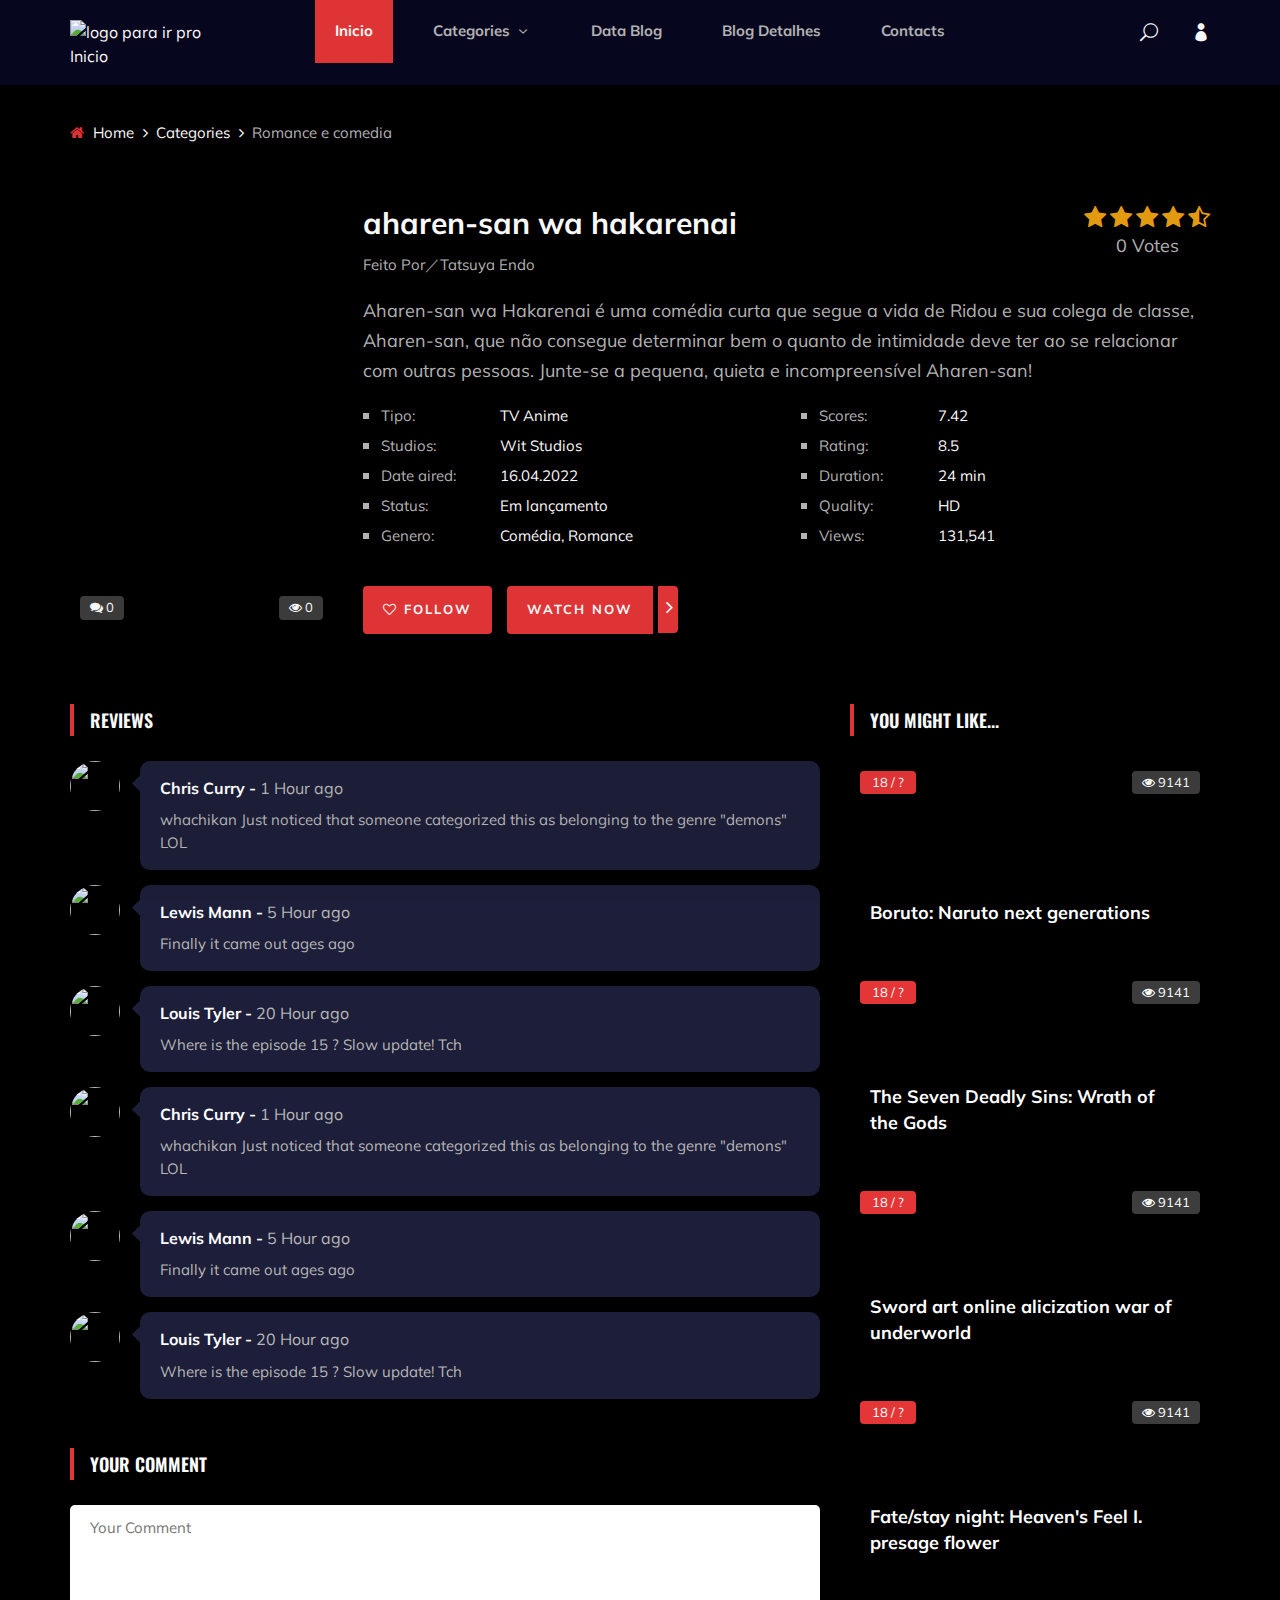
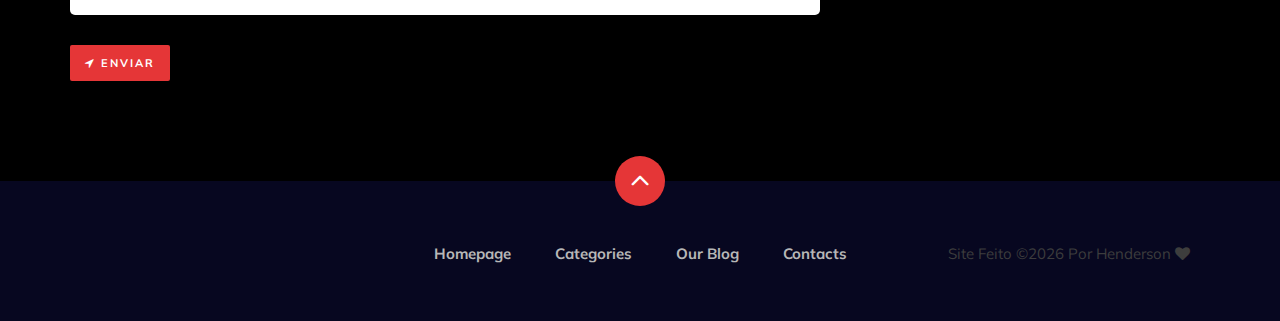
==== aharen-san.html @ dca02263 "atualização" ====
<!DOCTYPE html>
<html lang="pt-BR">

<head>
    <meta charset="UTF-8">
    <link rel="shortcut icon" href="img/anime/favicon.ico" type="image/x-icon">
    <meta name="description" content="Anime Template">
    <meta name="keywords" content="Anime, unica, creative, html">
    <meta name="viewport" content="width=device-width, initial-scale=1.0">
    <title>Lista De Filmes e Anime</title>

    <!-- Google Font -->
    <link href="https://fonts.googleapis.com/css2?family=Oswald:wght@300;400;500;600;700&display=swap" rel="stylesheet">
    <link href="https://fonts.googleapis.com/css2?family=Mulish:wght@300;400;500;600;700;800;900&display=swap"
    rel="stylesheet">

    <!-- Css Styles -->
    <link rel="stylesheet" href="css/bootstrap.min.css" type="text/css">
    <link rel="stylesheet" href="css/font-awesome.min.css" type="text/css">
    <link rel="stylesheet" href="css/elegant-icons.css" type="text/css">
    <link rel="stylesheet" href="css/plyr.css" type="text/css">
    <link rel="stylesheet" href="css/nice-select.css" type="text/css">
    <link rel="stylesheet" href="css/owl.carousel.min.css" type="text/css">
    <link rel="stylesheet" href="css/slicknav.min.css" type="text/css">
    <link rel="stylesheet" href="css/style.css" type="text/css">
</head>

<body>
    <!-- Page Preloder -->
    <div id="preloder">
        <div class="loader"></div>
    </div>

    <!-- Header Section Begin -->
    <header class="header">
        <div class="container">
            <div class="row">
                <div class="col-lg-2">
                    <div class="header__logo">
                        <a href="./index.html">
                            <img src="img/logo02 126.png" alt="logo para ir pro Inicio">
                        </a>
                    </div>
                </div>
                <div class="col-lg-8">
                    <div class="header__nav">
                        <nav class="header__menu mobile-menu">
                            <ul>
                                <li class="active"><a href="index.php">Inicio</a></li>
                                <li><a href="./categories.html">Categories <span class="arrow_carrot-down"></span></a>
                                    <ul class="dropdown">
                                        <li><a href="./categories.html">Categories</a></li>
                                        <li><a href="./anime-details.html">Detalhes Animes</a></li>
                                        <li><a href="./anime-watching.html">Anime Watching</a></li>
                                        <li><a href="./blog-details.html">Detalhes Do Blog</a></li>
                                        <li><a href="./signup.html">Sign Up</a></li>
                                        <li><a href="./login.html">Login</a></li>
                                    </ul>
                                </li>
                                <li><a href="./blogd.html">Data Blog</a></li>
                                <li><a href="./blog-details.html">Blog Detalhes</a></li>
                                <li><a href="contato.html">Contacts</a></li>
                            </ul>
                        </nav>
                    </div>
                </div>
                <div class="col-lg-2">
                    <div class="header__right">
                        <a href="#" class="search-switch"><span class="icon_search"></span></a>
                        <a href="./login.html"><span class="icon_profile"></span></a>
                    </div>
                </div>
            </div>
            <div id="mobile-menu-wrap"></div>
        </div>
    </header>
    <!-- Header End -->

    <!-- Breadcrumb Begin -->
    <div class="breadcrumb-option">
        <div class="container">
            <div class="row">
                <div class="col-lg-12">
                    <div class="breadcrumb__links">
                        <a href="./index.html"><i class="fa fa-home"></i> Home</a>
                        <a href="./categories.html">Categories</a>
                        <span>Romance e comedia</span>
                    </div>
                </div>
            </div>
        </div>
    </div>
    <!-- Breadcrumb End -->

    <!-- Anime Section Begin -->
    <section class="anime-details spad">
        <div class="container">
            <div class="anime__details__content">
                <div class="row">
                    <div class="col-lg-3">
                        <div class="anime__details__pic set-bg" data-setbg="img/trending/trend-3.jpg" alt="imagens do aharen-san wa hakarenai">
                            <div class="comment"><i class="fa fa-comments"></i> 0</div>
                            <div class="view"><i class="fa fa-eye"></i> 0</div>
                        </div>
                    </div>
                    <div class="col-lg-9">
                        <div class="anime__details__text">
                            <div class="anime__details__title">
                                <h3>aharen-san wa hakarenai</h3>
                                <span>Feito Por／Tatsuya Endo</span>
                            </div>
                            <div class="anime__details__rating">
                                <div class="rating">
                                    <a href="#"><i class="fa fa-star"></i></a>
                                    <a href="#"><i class="fa fa-star"></i></a>
                                    <a href="#"><i class="fa fa-star"></i></a>
                                    <a href="#"><i class="fa fa-star"></i></a>
                                    <a href="#"><i class="fa fa-star-half-o"></i></a>
                                </div>
                                <span>0 Votes</span>
                            </div>
                            <p>Aharen-san wa Hakarenai é uma comédia curta que segue a vida de Ridou e sua colega de classe, Aharen-san, que não consegue determinar bem o quanto de intimidade deve ter ao se relacionar com outras pessoas. Junte-se a pequena, quieta e incompreensível Aharen-san!</p>
                            <div class="anime__details__widget">
                                <div class="row">
                                    <div class="col-lg-6 col-md-6">
                                        <ul>
                                            <li><span>Tipo:</span> TV Anime</li>
                                            <li><span>Studios:</span> Wit Studios</li>
                                            <li><span>Date aired:</span> 16.04.2022</li>
                                            <li><span>Status:</span> Em lançamento</li>
                                            <li><span>Genero:</span> Comédia, Romance</li>
                                        </ul>
                                    </div>
                                    <div class="col-lg-6 col-md-6">
                                        <ul>
                                            <li><span>Scores:</span> 7.42</li>
                                            <li><span>Rating:</span> 8.5</li>
                                            <li><span>Duration:</span> 24 min</li>
                                            <li><span>Quality:</span> HD</li>
                                            <li><span>Views:</span> 131,541</li>
                                        </ul>
                                    </div>
                                </div>
                            </div>
                            <div class="anime__details__btn">
                                <a href="#" class="follow-btn"><i class="fa fa-heart-o"></i> Follow</a>
                                <a href="ep.html" class="watch-btn"><span>Watch Now</span> <i
                                    class="fa fa-angle-right"></i></a>
                                </div>
                            </div>
                        </div>
                    </div>
                </div>
                <div class="row">
                    <div class="col-lg-8 col-md-8">
                        <div class="anime__details__review">
                            <div class="section-title">
                                <h5>Reviews</h5>
                            </div>
                            <div class="anime__review__item">
                                <div class="anime__review__item__pic">
                                    <img src="img/anime/review-1.jpg" alt="">
                                </div>
                                <div class="anime__review__item__text">
                                    <h6>Chris Curry - <span>1 Hour ago</span></h6>
                                    <p>whachikan Just noticed that someone categorized this as belonging to the genre
                                    "demons" LOL</p>
                                </div>
                            </div>
                            <div class="anime__review__item">
                                <div class="anime__review__item__pic">
                                    <img src="img/anime/review-2.jpg" alt="">
                                </div>
                                <div class="anime__review__item__text">
                                    <h6>Lewis Mann - <span>5 Hour ago</span></h6>
                                    <p>Finally it came out ages ago</p>
                                </div>
                            </div>
                            <div class="anime__review__item">
                                <div class="anime__review__item__pic">
                                    <img src="img/anime/review-3.jpg" alt="">
                                </div>
                                <div class="anime__review__item__text">
                                    <h6>Louis Tyler - <span>20 Hour ago</span></h6>
                                    <p>Where is the episode 15 ? Slow update! Tch</p>
                                </div>
                            </div>
                            <div class="anime__review__item">
                                <div class="anime__review__item__pic">
                                    <img src="img/anime/review-4.jpg" alt="">
                                </div>
                                <div class="anime__review__item__text">
                                    <h6>Chris Curry - <span>1 Hour ago</span></h6>
                                    <p>whachikan Just noticed that someone categorized this as belonging to the genre
                                    "demons" LOL</p>
                                </div>
                            </div>
                            <div class="anime__review__item">
                                <div class="anime__review__item__pic">
                                    <img src="img/anime/review-5.jpg" alt="">
                                </div>
                                <div class="anime__review__item__text">
                                    <h6>Lewis Mann - <span>5 Hour ago</span></h6>
                                    <p>Finally it came out ages ago</p>
                                </div>
                            </div>
                            <div class="anime__review__item">
                                <div class="anime__review__item__pic">
                                    <img src="img/anime/review-6.jpg" alt="">
                                </div>
                                <div class="anime__review__item__text">
                                    <h6>Louis Tyler - <span>20 Hour ago</span></h6>
                                    <p>Where is the episode 15 ? Slow update! Tch</p>
                                </div>
                            </div>
                        </div>
                        <div class="anime__details__form">
                            <div class="section-title">
                                <h5>Your Comment</h5>
                            </div>
                            <form action="#">
                                <textarea placeholder="Your Comment"></textarea>
                                <button type="submit"><i class="fa fa-location-arrow"></i> enviar</button>
                            </form>
                        </div>
                    </div>
                    <div class="col-lg-4 col-md-4">
                        <div class="anime__details__sidebar">
                            <div class="section-title">
                                <h5>you might like...</h5>
                            </div>
                            <div class="product__sidebar__view__item set-bg" data-setbg="img/sidebar/tv-1.jpg">
                                <div class="ep">18 / ?</div>
                                <div class="view"><i class="fa fa-eye"></i> 9141</div>
                                <h5><a href="#">Boruto: Naruto next generations</a></h5>
                            </div>
                            <div class="product__sidebar__view__item set-bg" data-setbg="img/sidebar/tv-2.jpg">
                                <div class="ep">18 / ?</div>
                                <div class="view"><i class="fa fa-eye"></i> 9141</div>
                                <h5><a href="#">The Seven Deadly Sins: Wrath of the Gods</a></h5>
                            </div>
                            <div class="product__sidebar__view__item set-bg" data-setbg="img/sidebar/tv-3.jpg">
                                <div class="ep">18 / ?</div>
                                <div class="view"><i class="fa fa-eye"></i> 9141</div>
                                <h5><a href="#">Sword art online alicization war of underworld</a></h5>
                            </div>
                            <div class="product__sidebar__view__item set-bg" data-setbg="img/sidebar/tv-4.jpg">
                                <div class="ep">18 / ?</div>
                                <div class="view"><i class="fa fa-eye"></i> 9141</div>
                                <h5><a href="#">Fate/stay night: Heaven's Feel I. presage flower</a></h5>
                            </div>
                        </div>
                    </div>
                </div>
            </div>
        </section>
        <!-- Anime Section End -->

        <!-- Footer Section Begin -->
        <footer class="footer">
            <div class="page-up">
                <a href="#" id="scrollToTopButton"><span class="arrow_carrot-up"></span></a>
            </div>
            <div class="container">
                <div class="row">
                    <div class="col-lg-3">
                        <div class="footer__logo">
                            <a href="./index.html"><img src="img/logo.png" alt=""></a>
                        </div>
                    </div>
                    <div class="col-lg-6">
                        <div class="footer__nav">
                            <ul>
                                <li class="active"><a href="./index.html">Homepage</a></li>
                                <li><a href="./categories.html">Categories</a></li>
                                <li><a href="./blog.html">Our Blog</a></li>
                                <li><a href="contato.html">Contacts</a></li>
                            </ul>
                        </div>
                    </div>
                    <div class="col-lg-3">
                        <p><!-- Link back to Colorlib can't be removed. Template is licensed under CC BY 3.0. -->
                          Site Feito &copy;<script>document.write(new Date().getFullYear());</script> Por Henderson <i class="fa fa-heart" aria-hidden="true"></i><a href=""_blank=""></a>
                          <!-- Link back to Colorlib can't be removed. Template is licensed under CC BY 3.0. --></p>

                      </div>
                  </div>
              </div>
          </footer>
          <!-- Footer Section End -->

          <!-- Search model Begin -->
          <div class="search-model">
            <div class="h-100 d-flex align-items-center justify-content-center">
                <div class="search-close-switch"><i class="icon_close"></i></div>
                <form class="search-model-form">
                    <input type="text" id="search-input" placeholder="Search here.....">
                </form>
            </div>
        </div>
        <!-- Search model end -->

        <!-- Js Plugins -->
        <script src="js/jquery-3.3.1.min.js"></script>
        <script src="js/bootstrap.min.js"></script>
        <script src="js/player.js"></script>
        <script src="js/jquery.nice-select.min.js"></script>
        <script src="js/mixitup.min.js"></script>
        <script src="js/jquery.slicknav.js"></script>
        <script src="js/owl.carousel.min.js"></script>
        <script src="js/main.js"></script>

    </body>

    </html>
---- css/elegant-icons.css ----
@font-face {
	font-family: 'ElegantIcons';
	src:url('../fonts/ElegantIcons.eot');
	src:url('../fonts/ElegantIcons.eot?#iefix') format('embedded-opentype'),
		url('../fonts/ElegantIcons.woff') format('woff'),
		url('../fonts/ElegantIcons.ttf') format('truetype'),
		url('../fonts/ElegantIcons.svg#ElegantIcons') format('svg');
	font-weight: normal;
	font-style: normal;
}

/* Use the following CSS code if you want to use data attributes for inserting your icons */
[data-icon]:before {
	font-family: 'ElegantIcons';
	content: attr(data-icon);
	speak: none;
	font-weight: normal;
	font-variant: normal;
	text-transform: none;
	line-height: 1;
	-webkit-font-smoothing: antialiased;
	-moz-osx-font-smoothing: grayscale;
}

/* Use the following CSS code if you want to have a class per icon */
/*
Instead of a list of all class selectors,
you can use the generic selector below, but it's slower:
[class*="your-class-prefix"] {
*/
.arrow_up, .arrow_down, .arrow_left, .arrow_right, .arrow_left-up, .arrow_right-up, .arrow_right-down, .arrow_left-down, .arrow-up-down, .arrow_up-down_alt, .arrow_left-right_alt, .arrow_left-right, .arrow_expand_alt2, .arrow_expand_alt, .arrow_condense, .arrow_expand, .arrow_move, .arrow_carrot-up, .arrow_carrot-down, .arrow_carrot-left, .arrow_carrot-right, .arrow_carrot-2up, .arrow_carrot-2down, .arrow_carrot-2left, .arrow_carrot-2right, .arrow_carrot-up_alt2, .arrow_carrot-down_alt2, .arrow_carrot-left_alt2, .arrow_carrot-right_alt2, .arrow_carrot-2up_alt2, .arrow_carrot-2down_alt2, .arrow_carrot-2left_alt2, .arrow_carrot-2right_alt2, .arrow_triangle-up, .arrow_triangle-down, .arrow_triangle-left, .arrow_triangle-right, .arrow_triangle-up_alt2, .arrow_triangle-down_alt2, .arrow_triangle-left_alt2, .arrow_triangle-right_alt2, .arrow_back, .icon_minus-06, .icon_plus, .icon_close, .icon_check, .icon_minus_alt2, .icon_plus_alt2, .icon_close_alt2, .icon_check_alt2, .icon_zoom-out_alt, .icon_zoom-in_alt, .icon_search, .icon_box-empty, .icon_box-selected, .icon_minus-box, .icon_plus-box, .icon_box-checked, .icon_circle-empty, .icon_circle-slelected, .icon_stop_alt2, .icon_stop, .icon_pause_alt2, .icon_pause, .icon_menu, .icon_menu-square_alt2, .icon_menu-circle_alt2, .icon_ul, .icon_ol, .icon_adjust-horiz, .icon_adjust-vert, .icon_document_alt, .icon_documents_alt, .icon_pencil, .icon_pencil-edit_alt, .icon_pencil-edit, .icon_folder-alt, .icon_folder-open_alt, .icon_folder-add_alt, .icon_info_alt, .icon_error-oct_alt, .icon_error-circle_alt, .icon_error-triangle_alt, .icon_question_alt2, .icon_question, .icon_comment_alt, .icon_chat_alt, .icon_vol-mute_alt, .icon_volume-low_alt, .icon_volume-high_alt, .icon_quotations, .icon_quotations_alt2, .icon_clock_alt, .icon_lock_alt, .icon_lock-open_alt, .icon_key_alt, .icon_cloud_alt, .icon_cloud-upload_alt, .icon_cloud-download_alt, .icon_image, .icon_images, .icon_lightbulb_alt, .icon_gift_alt, .icon_house_alt, .icon_genius, .icon_mobile, .icon_tablet, .icon_laptop, .icon_desktop, .icon_camera_alt, .icon_mail_alt, .icon_cone_alt, .icon_ribbon_alt, .icon_bag_alt, .icon_creditcard, .icon_cart_alt, .icon_paperclip, .icon_tag_alt, .icon_tags_alt, .icon_trash_alt, .icon_cursor_alt, .icon_mic_alt, .icon_compass_alt, .icon_pin_alt, .icon_pushpin_alt, .icon_map_alt, .icon_drawer_alt, .icon_toolbox_alt, .icon_book_alt, .icon_calendar, .icon_film, .icon_table, .icon_contacts_alt, .icon_headphones, .icon_lifesaver, .icon_piechart, .icon_refresh, .icon_link_alt, .icon_link, .icon_loading, .icon_blocked, .icon_archive_alt, .icon_heart_alt, .icon_star_alt, .icon_star-half_alt, .icon_star, .icon_star-half, .icon_tools, .icon_tool, .icon_cog, .icon_cogs, .arrow_up_alt, .arrow_down_alt, .arrow_left_alt, .arrow_right_alt, .arrow_left-up_alt, .arrow_right-up_alt, .arrow_right-down_alt, .arrow_left-down_alt, .arrow_condense_alt, .arrow_expand_alt3, .arrow_carrot_up_alt, .arrow_carrot-down_alt, .arrow_carrot-left_alt, .arrow_carrot-right_alt, .arrow_carrot-2up_alt, .arrow_carrot-2dwnn_alt, .arrow_carrot-2left_alt, .arrow_carrot-2right_alt, .arrow_triangle-up_alt, .arrow_triangle-down_alt, .arrow_triangle-left_alt, .arrow_triangle-right_alt, .icon_minus_alt, .icon_plus_alt, .icon_close_alt, .icon_check_alt, .icon_zoom-out, .icon_zoom-in, .icon_stop_alt, .icon_menu-square_alt, .icon_menu-circle_alt, .icon_document, .icon_documents, .icon_pencil_alt, .icon_folder, .icon_folder-open, .icon_folder-add, .icon_folder_upload, .icon_folder_download, .icon_info, .icon_error-circle, .icon_error-oct, .icon_error-triangle, .icon_question_alt, .icon_comment, .icon_chat, .icon_vol-mute, .icon_volume-low, .icon_volume-high, .icon_quotations_alt, .icon_clock, .icon_lock, .icon_lock-open, .icon_key, .icon_cloud, .icon_cloud-upload, .icon_cloud-download, .icon_lightbulb, .icon_gift, .icon_house, .icon_camera, .icon_mail, .icon_cone, .icon_ribbon, .icon_bag, .icon_cart, .icon_tag, .icon_tags, .icon_trash, .icon_cursor, .icon_mic, .icon_compass, .icon_pin, .icon_pushpin, .icon_map, .icon_drawer, .icon_toolbox, .icon_book, .icon_contacts, .icon_archive, .icon_heart, .icon_profile, .icon_group, .icon_grid-2x2, .icon_grid-3x3, .icon_music, .icon_pause_alt, .icon_phone, .icon_upload, .icon_download, .social_facebook, .social_twitter, .social_pinterest, .social_googleplus, .social_tumblr, .social_tumbleupon, .social_wordpress, .social_instagram, .social_dribbble, .social_vimeo, .social_linkedin, .social_rss, .social_deviantart, .social_share, .social_myspace, .social_skype, .social_youtube, .social_picassa, .social_googledrive, .social_flickr, .social_blogger, .social_spotify, .social_delicious, .social_facebook_circle, .social_twitter_circle, .social_pinterest_circle, .social_googleplus_circle, .social_tumblr_circle, .social_stumbleupon_circle, .social_wordpress_circle, .social_instagram_circle, .social_dribbble_circle, .social_vimeo_circle, .social_linkedin_circle, .social_rss_circle, .social_deviantart_circle, .social_share_circle, .social_myspace_circle, .social_skype_circle, .social_youtube_circle, .social_picassa_circle, .social_googledrive_alt2, .social_flickr_circle, .social_blogger_circle, .social_spotify_circle, .social_delicious_circle, .social_facebook_square, .social_twitter_square, .social_pinterest_square, .social_googleplus_square, .social_tumblr_square, .social_stumbleupon_square, .social_wordpress_square, .social_instagram_square, .social_dribbble_square, .social_vimeo_square, .social_linkedin_square, .social_rss_square, .social_deviantart_square, .social_share_square, .social_myspace_square, .social_skype_square, .social_youtube_square, .social_picassa_square, .social_googledrive_square, .social_flickr_square, .social_blogger_square, .social_spotify_square, .social_delicious_square, .icon_printer, .icon_calulator, .icon_building, .icon_floppy, .icon_drive, .icon_search-2, .icon_id, .icon_id-2, .icon_puzzle, .icon_like, .icon_dislike, .icon_mug, .icon_currency, .icon_wallet, .icon_pens, .icon_easel, .icon_flowchart, .icon_datareport, .icon_briefcase, .icon_shield, .icon_percent, .icon_globe, .icon_globe-2, .icon_target, .icon_hourglass, .icon_balance, .icon_rook, .icon_printer-alt, .icon_calculator_alt, .icon_building_alt, .icon_floppy_alt, .icon_drive_alt, .icon_search_alt, .icon_id_alt, .icon_id-2_alt, .icon_puzzle_alt, .icon_like_alt, .icon_dislike_alt, .icon_mug_alt, .icon_currency_alt, .icon_wallet_alt, .icon_pens_alt, .icon_easel_alt, .icon_flowchart_alt, .icon_datareport_alt, .icon_briefcase_alt, .icon_shield_alt, .icon_percent_alt, .icon_globe_alt, .icon_clipboard {
	font-family: 'ElegantIcons';
	speak: none;
	font-style: normal;
	font-weight: normal;
	font-variant: normal;
	text-transform: none;
	line-height: 1;
	-webkit-font-smoothing: antialiased;
}
.arrow_up:before {
	content: "\21";
}
.arrow_down:before {
	content: "\22";
}
.arrow_left:before {
	content: "\23";
}
.arrow_right:before {
	content: "\24";
}
.arrow_left-up:before {
	content: "\25";
}
.arrow_right-up:before {
	content: "\26";
}
.arrow_right-down:before {
	content: "\27";
}
.arrow_left-down:before {
	content: "\28";
}
.arrow-up-down:before {
	content: "\29";
}
.arrow_up-down_alt:before {
	content: "\2a";
}
.arrow_left-right_alt:before {
	content: "\2b";
}
.arrow_left-right:before {
	content: "\2c";
}
.arrow_expand_alt2:before {
	content: "\2d";
}
.arrow_expand_alt:before {
	content: "\2e";
}
.arrow_condense:before {
	content: "\2f";
}
.arrow_expand:before {
	content: "\30";
}
.arrow_move:before {
	content: "\31";
}
.arrow_carrot-up:before {
	content: "\32";
}
.arrow_carrot-down:before {
	content: "\33";
}
.arrow_carrot-left:before {
	content: "\34";
}
.arrow_carrot-right:before {
	content: "\35";
}
.arrow_carrot-2up:before {
	content: "\36";
}
.arrow_carrot-2down:before {
	content: "\37";
}
.arrow_carrot-2left:before {
	content: "\38";
}
.arrow_carrot-2right:before {
	content: "\39";
}
.arrow_carrot-up_alt2:before {
	content: "\3a";
}
.arrow_carrot-down_alt2:before {
	content: "\3b";
}
.arrow_carrot-left_alt2:before {
	content: "\3c";
}
.arrow_carrot-right_alt2:before {
	content: "\3d";
}
.arrow_carrot-2up_alt2:before {
	content: "\3e";
}
.arrow_carrot-2down_alt2:before {
	content: "\3f";
}
.arrow_carrot-2left_alt2:before {
	content: "\40";
}
.arrow_carrot-2right_alt2:before {
	content: "\41";
}
.arrow_triangle-up:before {
	content: "\42";
}
.arrow_triangle-down:before {
	content: "\43";
}
.arrow_triangle-left:before {
	content: "\44";
}
.arrow_triangle-right:before {
	content: "\45";
}
.arrow_triangle-up_alt2:before {
	content: "\46";
}
.arrow_triangle-down_alt2:before {
	content: "\47";
}
.arrow_triangle-left_alt2:before {
	content: "\48";
}
.arrow_triangle-right_alt2:before {
	content: "\49";
}
.arrow_back:before {
	content: "\4a";
}
.icon_minus-06:before {
	content: "\4b";
}
.icon_plus:before {
	content: "\4c";
}
.icon_close:before {
	content: "\4d";
}
.icon_check:before {
	content: "\4e";
}
.icon_minus_alt2:before {
	content: "\4f";
}
.icon_plus_alt2:before {
	content: "\50";
}
.icon_close_alt2:before {
	content: "\51";
}
.icon_check_alt2:before {
	content: "\52";
}
.icon_zoom-out_alt:before {
	content: "\53";
}
.icon_zoom-in_alt:before {
	content: "\54";
}
.icon_search:before {
	content: "\55";
}
.icon_box-empty:before {
	content: "\56";
}
.icon_box-selected:before {
	content: "\57";
}
.icon_minus-box:before {
	content: "\58";
}
.icon_plus-box:before {
	content: "\59";
}
.icon_box-checked:before {
	content: "\5a";
}
.icon_circle-empty:before {
	content: "\5b";
}
.icon_circle-slelected:before {
	content: "\5c";
}
.icon_stop_alt2:before {
	content: "\5d";
}
.icon_stop:before {
	content: "\5e";
}
.icon_pause_alt2:before {
	content: "\5f";
}
.icon_pause:before {
	content: "\60";
}
.icon_menu:before {
	content: "\61";
}
.icon_menu-square_alt2:before {
	content: "\62";
}
.icon_menu-circle_alt2:before {
	content: "\63";
}
.icon_ul:before {
	content: "\64";
}
.icon_ol:before {
	content: "\65";
}
.icon_adjust-horiz:before {
	content: "\66";
}
.icon_adjust-vert:before {
	content: "\67";
}
.icon_document_alt:before {
	content: "\68";
}
.icon_documents_alt:before {
	content: "\69";
}
.icon_pencil:before {
	content: "\6a";
}
.icon_pencil-edit_alt:before {
	content: "\6b";
}
.icon_pencil-edit:before {
	content: "\6c";
}
.icon_folder-alt:before {
	content: "\6d";
}
.icon_folder-open_alt:before {
	content: "\6e";
}
.icon_folder-add_alt:before {
	content: "\6f";
}
.icon_info_alt:before {
	content: "\70";
}
.icon_error-oct_alt:before {
	content: "\71";
}
.icon_error-circle_alt:before {
	content: "\72";
}
.icon_error-triangle_alt:before {
	content: "\73";
}
.icon_question_alt2:before {
	content: "\74";
}
.icon_question:before {
	content: "\75";
}
.icon_comment_alt:before {
	content: "\76";
}
.icon_chat_alt:before {
	content: "\77";
}
.icon_vol-mute_alt:before {
	content: "\78";
}
.icon_volume-low_alt:before {
	content: "\79";
}
.icon_volume-high_alt:before {
	content: "\7a";
}
.icon_quotations:before {
	content: "\7b";
}
.icon_quotations_alt2:before {
	content: "\7c";
}
.icon_clock_alt:before {
	content: "\7d";
}
.icon_lock_alt:before {
	content: "\7e";
}
.icon_lock-open_alt:before {
	content: "\e000";
}
.icon_key_alt:before {
	content: "\e001";
}
.icon_cloud_alt:before {
	content: "\e002";
}
.icon_cloud-upload_alt:before {
	content: "\e003";
}
.icon_cloud-download_alt:before {
	content: "\e004";
}
.icon_image:before {
	content: "\e005";
}
.icon_images:before {
	content: "\e006";
}
.icon_lightbulb_alt:before {
	content: "\e007";
}
.icon_gift_alt:before {
	content: "\e008";
}
.icon_house_alt:before {
	content: "\e009";
}
.icon_genius:before {
	content: "\e00a";
}
.icon_mobile:before {
	content: "\e00b";
}
.icon_tablet:before {
	content: "\e00c";
}
.icon_laptop:before {
	content: "\e00d";
}
.icon_desktop:before {
	content: "\e00e";
}
.icon_camera_alt:before {
	content: "\e00f";
}
.icon_mail_alt:before {
	content: "\e010";
}
.icon_cone_alt:before {
	content: "\e011";
}
.icon_ribbon_alt:before {
	content: "\e012";
}
.icon_bag_alt:before {
	content: "\e013";
}
.icon_creditcard:before {
	content: "\e014";
}
.icon_cart_alt:before {
	content: "\e015";
}
.icon_paperclip:before {
	content: "\e016";
}
.icon_tag_alt:before {
	content: "\e017";
}
.icon_tags_alt:before {
	content: "\e018";
}
.icon_trash_alt:before {
	content: "\e019";
}
.icon_cursor_alt:before {
	content: "\e01a";
}
.icon_mic_alt:before {
	content: "\e01b";
}
.icon_compass_alt:before {
	content: "\e01c";
}
.icon_pin_alt:before {
	content: "\e01d";
}
.icon_pushpin_alt:before {
	content: "\e01e";
}
.icon_map_alt:before {
	content: "\e01f";
}
.icon_drawer_alt:before {
	content: "\e020";
}
.icon_toolbox_alt:before {
	content: "\e021";
}
.icon_book_alt:before {
	content: "\e022";
}
.icon_calendar:before {
	content: "\e023";
}
.icon_film:before {
	content: "\e024";
}
.icon_table:before {
	content: "\e025";
}
.icon_contacts_alt:before {
	content: "\e026";
}
.icon_headphones:before {
	content: "\e027";
}
.icon_lifesaver:before {
	content: "\e028";
}
.icon_piechart:before {
	content: "\e029";
}
.icon_refresh:before {
	content: "\e02a";
}
.icon_link_alt:before {
	content: "\e02b";
}
.icon_link:before {
	content: "\e02c";
}
.icon_loading:before {
	content: "\e02d";
}
.icon_blocked:before {
	content: "\e02e";
}
.icon_archive_alt:before {
	content: "\e02f";
}
.icon_heart_alt:before {
	content: "\e030";
}
.icon_star_alt:before {
	content: "\e031";
}
.icon_star-half_alt:before {
	content: "\e032";
}
.icon_star:before {
	content: "\e033";
}
.icon_star-half:before {
	content: "\e034";
}
.icon_tools:before {
	content: "\e035";
}
.icon_tool:before {
	content: "\e036";
}
.icon_cog:before {
	content: "\e037";
}
.icon_cogs:before {
	content: "\e038";
}
.arrow_up_alt:before {
	content: "\e039";
}
.arrow_down_alt:before {
	content: "\e03a";
}
.arrow_left_alt:before {
	content: "\e03b";
}
.arrow_right_alt:before {
	content: "\e03c";
}
.arrow_left-up_alt:before {
	content: "\e03d";
}
.arrow_right-up_alt:before {
	content: "\e03e";
}
.arrow_right-down_alt:before {
	content: "\e03f";
}
.arrow_left-down_alt:before {
	content: "\e040";
}
.arrow_condense_alt:before {
	content: "\e041";
}
.arrow_expand_alt3:before {
	content: "\e042";
}
.arrow_carrot_up_alt:before {
	content: "\e043";
}
.arrow_carrot-down_alt:before {
	content: "\e044";
}
.arrow_carrot-left_alt:before {
	content: "\e045";
}
.arrow_carrot-right_alt:before {
	content: "\e046";
}
.arrow_carrot-2up_alt:before {
	content: "\e047";
}
.arrow_carrot-2dwnn_alt:before {
	content: "\e048";
}
.arrow_carrot-2left_alt:before {
	content: "\e049";
}
.arrow_carrot-2right_alt:before {
	content: "\e04a";
}
.arrow_triangle-up_alt:before {
	content: "\e04b";
}
.arrow_triangle-down_alt:before {
	content: "\e04c";
}
.arrow_triangle-left_alt:before {
	content: "\e04d";
}
.arrow_triangle-right_alt:before {
	content: "\e04e";
}
.icon_minus_alt:before {
	content: "\e04f";
}
.icon_plus_alt:before {
	content: "\e050";
}
.icon_close_alt:before {
	content: "\e051";
}
.icon_check_alt:before {
	content: "\e052";
}
.icon_zoom-out:before {
	content: "\e053";
}
.icon_zoom-in:before {
	content: "\e054";
}
.icon_stop_alt:before {
	content: "\e055";
}
.icon_menu-square_alt:before {
	content: "\e056";
}
.icon_menu-circle_alt:before {
	content: "\e057";
}
.icon_document:before {
	content: "\e058";
}
.icon_documents:before {
	content: "\e059";
}
.icon_pencil_alt:before {
	content: "\e05a";
}
.icon_folder:before {
	content: "\e05b";
}
.icon_folder-open:before {
	content: "\e05c";
}
.icon_folder-add:before {
	content: "\e05d";
}
.icon_folder_upload:before {
	content: "\e05e";
}
.icon_folder_download:before {
	content: "\e05f";
}
.icon_info:before {
	content: "\e060";
}
.icon_error-circle:before {
	content: "\e061";
}
.icon_error-oct:before {
	content: "\e062";
}
.icon_error-triangle:before {
	content: "\e063";
}
.icon_question_alt:before {
	content: "\e064";
}
.icon_comment:before {
	content: "\e065";
}
.icon_chat:before {
	content: "\e066";
}
.icon_vol-mute:before {
	content: "\e067";
}
.icon_volume-low:before {
	content: "\e068";
}
.icon_volume-high:before {
	content: "\e069";
}
.icon_quotations_alt:before {
	content: "\e06a";
}
.icon_clock:before {
	content: "\e06b";
}
.icon_lock:before {
	content: "\e06c";
}
.icon_lock-open:before {
	content: "\e06d";
}
.icon_key:before {
	content: "\e06e";
}
.icon_cloud:before {
	content: "\e06f";
}
.icon_cloud-upload:before {
	content: "\e070";
}
.icon_cloud-download:before {
	content: "\e071";
}
.icon_lightbulb:before {
	content: "\e072";
}
.icon_gift:before {
	content: "\e073";
}
.icon_house:before {
	content: "\e074";
}
.icon_camera:before {
	content: "\e075";
}
.icon_mail:before {
	content: "\e076";
}
.icon_cone:before {
	content: "\e077";
}
.icon_ribbon:before {
	content: "\e078";
}
.icon_bag:before {
	content: "\e079";
}
.icon_cart:before {
	content: "\e07a";
}
.icon_tag:before {
	content: "\e07b";
}
.icon_tags:before {
	content: "\e07c";
}
.icon_trash:before {
	content: "\e07d";
}
.icon_cursor:before {
	content: "\e07e";
}
.icon_mic:before {
	content: "\e07f";
}
.icon_compass:before {
	content: "\e080";
}
.icon_pin:before {
	content: "\e081";
}
.icon_pushpin:before {
	content: "\e082";
}
.icon_map:before {
	content: "\e083";
}
.icon_drawer:before {
	content: "\e084";
}
.icon_toolbox:before {
	content: "\e085";
}
.icon_book:before {
	content: "\e086";
}
.icon_contacts:before {
	content: "\e087";
}
.icon_archive:before {
	content: "\e088";
}
.icon_heart:before {
	content: "\e089";
}
.icon_profile:before {
	content: "\e08a";
}
.icon_group:before {
	content: "\e08b";
}
.icon_grid-2x2:before {
	content: "\e08c";
}
.icon_grid-3x3:before {
	content: "\e08d";
}
.icon_music:before {
	content: "\e08e";
}
.icon_pause_alt:before {
	content: "\e08f";
}
.icon_phone:before {
	content: "\e090";
}
.icon_upload:before {
	content: "\e091";
}
.icon_download:before {
	content: "\e092";
}
.social_facebook:before {
	content: "\e093";
}
.social_twitter:before {
	content: "\e094";
}
.social_pinterest:before {
	content: "\e095";
}
.social_googleplus:before {
	content: "\e096";
}
.social_tumblr:before {
	content: "\e097";
}
.social_tumbleupon:before {
	content: "\e098";
}
.social_wordpress:before {
	content: "\e099";
}
.social_instagram:before {
	content: "\e09a";
}
.social_dribbble:before {
	content: "\e09b";
}
.social_vimeo:before {
	content: "\e09c";
}
.social_linkedin:before {
	content: "\e09d";
}
.social_rss:before {
	content: "\e09e";
}
.social_deviantart:before {
	content: "\e09f";
}
.social_share:before {
	content: "\e0a0";
}
.social_myspace:before {
	content: "\e0a1";
}
.social_skype:before {
	content: "\e0a2";
}
.social_youtube:before {
	content: "\e0a3";
}
.social_picassa:before {
	content: "\e0a4";
}
.social_googledrive:before {
	content: "\e0a5";
}
.social_flickr:before {
	content: "\e0a6";
}
.social_blogger:before {
	content: "\e0a7";
}
.social_spotify:before {
	content: "\e0a8";
}
.social_delicious:before {
	content: "\e0a9";
}
.social_facebook_circle:before {
	content: "\e0aa";
}
.social_twitter_circle:before {
	content: "\e0ab";
}
.social_pinterest_circle:before {
	content: "\e0ac";
}
.social_googleplus_circle:before {
	content: "\e0ad";
}
.social_tumblr_circle:before {
	content: "\e0ae";
}
.social_stumbleupon_circle:before {
	content: "\e0af";
}
.social_wordpress_circle:before {
	content: "\e0b0";
}
.social_instagram_circle:before {
	content: "\e0b1";
}
.social_dribbble_circle:before {
	content: "\e0b2";
}
.social_vimeo_circle:before {
	content: "\e0b3";
}
.social_linkedin_circle:before {
	content: "\e0b4";
}
.social_rss_circle:before {
	content: "\e0b5";
}
.social_deviantart_circle:before {
	content: "\e0b6";
}
.social_share_circle:before {
	content: "\e0b7";
}
.social_myspace_circle:before {
	content: "\e0b8";
}
.social_skype_circle:before {
	content: "\e0b9";
}
.social_youtube_circle:before {
	content: "\e0ba";
}
.social_picassa_circle:before {
	content: "\e0bb";
}
.social_googledrive_alt2:before {
	content: "\e0bc";
}
.social_flickr_circle:before {
	content: "\e0bd";
}
.social_blogger_circle:before {
	content: "\e0be";
}
.social_spotify_circle:before {
	content: "\e0bf";
}
.social_delicious_circle:before {
	content: "\e0c0";
}
.social_facebook_square:before {
	content: "\e0c1";
}
.social_twitter_square:before {
	content: "\e0c2";
}
.social_pinterest_square:before {
	content: "\e0c3";
}
.social_googleplus_square:before {
	content: "\e0c4";
}
.social_tumblr_square:before {
	content: "\e0c5";
}
.social_stumbleupon_square:before {
	content: "\e0c6";
}
.social_wordpress_square:before {
	content: "\e0c7";
}
.social_instagram_square:before {
	content: "\e0c8";
}
.social_dribbble_square:before {
	content: "\e0c9";
}
.social_vimeo_square:before {
	content: "\e0ca";
}
.social_linkedin_square:before {
	content: "\e0cb";
}
.social_rss_square:before {
	content: "\e0cc";
}
.social_deviantart_square:before {
	content: "\e0cd";
}
.social_share_square:before {
	content: "\e0ce";
}
.social_myspace_square:before {
	content: "\e0cf";
}
.social_skype_square:before {
	content: "\e0d0";
}
.social_youtube_square:before {
	content: "\e0d1";
}
.social_picassa_square:before {
	content: "\e0d2";
}
.social_googledrive_square:before {
	content: "\e0d3";
}
.social_flickr_square:before {
	content: "\e0d4";
}
.social_blogger_square:before {
	content: "\e0d5";
}
.social_spotify_square:before {
	content: "\e0d6";
}
.social_delicious_square:before {
	content: "\e0d7";
}
.icon_printer:before {
	content: "\e103";
}
.icon_calulator:before {
	content: "\e0ee";
}
.icon_building:before {
	content: "\e0ef";
}
.icon_floppy:before {
	content: "\e0e8";
}
.icon_drive:before {
	content: "\e0ea";
}
.icon_search-2:before {
	content: "\e101";
}
.icon_id:before {
	content: "\e107";
}
.icon_id-2:before {
	content: "\e108";
}
.icon_puzzle:before {
	content: "\e102";
}
.icon_like:before {
	content: "\e106";
}
.icon_dislike:before {
	content: "\e0eb";
}
.icon_mug:before {
	content: "\e105";
}
.icon_currency:before {
	content: "\e0ed";
}
.icon_wallet:before {
	content: "\e100";
}
.icon_pens:before {
	content: "\e104";
}
.icon_easel:before {
	content: "\e0e9";
}
.icon_flowchart:before {
	content: "\e109";
}
.icon_datareport:before {
	content: "\e0ec";
}
.icon_briefcase:before {
	content: "\e0fe";
}
.icon_shield:before {
	content: "\e0f6";
}
.icon_percent:before {
	content: "\e0fb";
}
.icon_globe:before {
	content: "\e0e2";
}
.icon_globe-2:before {
	content: "\e0e3";
}
.icon_target:before {
	content: "\e0f5";
}
.icon_hourglass:before {
	content: "\e0e1";
}
.icon_balance:before {
	content: "\e0ff";
}
.icon_rook:before {
	content: "\e0f8";
}
.icon_printer-alt:before {
	content: "\e0fa";
}
.icon_calculator_alt:before {
	content: "\e0e7";
}
.icon_building_alt:before {
	content: "\e0fd";
}
.icon_floppy_alt:before {
	content: "\e0e4";
}
.icon_drive_alt:before {
	content: "\e0e5";
}
.icon_search_alt:before {
	content: "\e0f7";
}
.icon_id_alt:before {
	content: "\e0e0";
}
.icon_id-2_alt:before {
	content: "\e0fc";
}
.icon_puzzle_alt:before {
	content: "\e0f9";
}
.icon_like_alt:before {
	content: "\e0dd";
}
.icon_dislike_alt:before {
	content: "\e0f1";
}
.icon_mug_alt:before {
	content: "\e0dc";
}
.icon_currency_alt:before {
	content: "\e0f3";
}
.icon_wallet_alt:before {
	content: "\e0d8";
}
.icon_pens_alt:before {
	content: "\e0db";
}
.icon_easel_alt:before {
	content: "\e0f0";
}
.icon_flowchart_alt:before {
	content: "\e0df";
}
.icon_datareport_alt:before {
	content: "\e0f2";
}
.icon_briefcase_alt:before {
	content: "\e0f4";
}
.icon_shield_alt:before {
	content: "\e0d9";
}
.icon_percent_alt:before {
	content: "\e0da";
}
.icon_globe_alt:before {
	content: "\e0de";
}
.icon_clipboard:before {
	content: "\e0e6";
}


	.glyph {
		float: left;
		text-align: center;
		padding: .75em;
		margin: .4em 1.5em .75em 0;
		width: 6em;
text-shadow: none;
	}
        .glyph_big {
        font-size: 128px;
        color: #59c5dc;
        float: left;
        margin-right: 20px;
        }

        .glyph div { padding-bottom: 10px;}

	.glyph input {
		font-family: consolas, monospace;
		font-size: 12px;
		width: 100%;
		text-align: center;
		border: 0;
		box-shadow: 0 0 0 1px #ccc;
		padding: .2em;
                -moz-border-radius: 5px;
                -webkit-border-radius: 5px;
	}
	.centered {
		margin-left: auto;
		margin-right: auto;
	}
	.glyph .fs1 {
		font-size: 2em;
	}
---- css/plyr.css ----
@keyframes plyr-progress{to{background-position:25px 0;background-position:var(--plyr-progress-loading-size,25px) 0}}@keyframes plyr-popup{0%{opacity:.5;transform:translateY(10px)}to{opacity:1;transform:translateY(0)}}@keyframes plyr-fade-in{from{opacity:0}to{opacity:1}}.plyr{-moz-osx-font-smoothing:grayscale;-webkit-font-smoothing:antialiased;align-items:center;direction:ltr;display:flex;flex-direction:column;font-family:inherit;font-family:var(--plyr-font-family,inherit);font-variant-numeric:tabular-nums;font-weight:400;font-weight:var(--plyr-font-weight-regular,400);height:100%;line-height:1.7;line-height:var(--plyr-line-height,1.7);max-width:100%;min-width:200px;position:relative;text-shadow:none;transition:box-shadow .3s ease;z-index:0}.plyr audio,.plyr iframe,.plyr video{display:block;height:100%;width:100%}.plyr button{font:inherit;line-height:inherit;width:auto}.plyr:focus{outline:0}.plyr--full-ui{box-sizing:border-box}.plyr--full-ui *,.plyr--full-ui ::after,.plyr--full-ui ::before{box-sizing:inherit}.plyr--full-ui a,.plyr--full-ui button,.plyr--full-ui input,.plyr--full-ui label{touch-action:manipulation}.plyr__badge{background:#4a5464;background:var(--plyr-badge-background,#4a5464);border-radius:2px;border-radius:var(--plyr-badge-border-radius,2px);color:#fff;color:var(--plyr-badge-text-color,#fff);font-size:9px;font-size:var(--plyr-font-size-badge,9px);line-height:1;padding:3px 4px}.plyr--full-ui ::-webkit-media-text-track-container{display:none}.plyr__captions{animation:plyr-fade-in .3s ease;bottom:0;display:none;font-size:13px;font-size:var(--plyr-font-size-small,13px);left:0;padding:10px;padding:var(--plyr-control-spacing,10px);position:absolute;text-align:center;transition:transform .4s ease-in-out;width:100%}.plyr__captions span:empty{display:none}@media (min-width:480px){.plyr__captions{font-size:15px;font-size:var(--plyr-font-size-base,15px);padding:calc(10px * 2);padding:calc(var(--plyr-control-spacing,10px) * 2)}}@media (min-width:768px){.plyr__captions{font-size:18px;font-size:var(--plyr-font-size-large,18px)}}.plyr--captions-active .plyr__captions{display:block}.plyr:not(.plyr--hide-controls) .plyr__controls:not(:empty)~.plyr__captions{transform:translateY(calc(10px * -4));transform:translateY(calc(var(--plyr-control-spacing,10px) * -4))}.plyr__caption{background:rgba(0,0,0,.8);background:var(--plyr-captions-background,rgba(0,0,0,.8));border-radius:2px;-webkit-box-decoration-break:clone;box-decoration-break:clone;color:#fff;color:var(--plyr-captions-text-color,#fff);line-height:185%;padding:.2em .5em;white-space:pre-wrap}.plyr__caption div{display:inline}.plyr__control{background:0 0;border:0;border-radius:3px;border-radius:var(--plyr-control-radius,3px);color:inherit;cursor:pointer;flex-shrink:0;overflow:visible;padding:calc(10px * .7);padding:calc(var(--plyr-control-spacing,10px) * .7);position:relative;transition:all .3s ease}.plyr__control svg{display:block;fill:currentColor;height:18px;height:var(--plyr-control-icon-size,18px);pointer-events:none;width:18px;width:var(--plyr-control-icon-size,18px)}.plyr__control:focus{outline:0}.plyr__control.plyr__tab-focus{outline-color:#00b3ff;outline-color:var(--plyr-tab-focus-color,var(--plyr-color-main,var(--plyr-color-main,#00b3ff)));outline-offset:2px;outline-style:dotted;outline-width:3px}a.plyr__control{text-decoration:none}a.plyr__control::after,a.plyr__control::before{display:none}.plyr__control.plyr__control--pressed .icon--not-pressed,.plyr__control.plyr__control--pressed .label--not-pressed,.plyr__control:not(.plyr__control--pressed) .icon--pressed,.plyr__control:not(.plyr__control--pressed) .label--pressed{display:none}.plyr--full-ui ::-webkit-media-controls{display:none}.plyr__controls{align-items:center;display:flex;justify-content:flex-end;text-align:center}.plyr__controls .plyr__progress__container{flex:1;min-width:0}.plyr__controls .plyr__controls__item{margin-left:calc(10px / 4);margin-left:calc(var(--plyr-control-spacing,10px)/ 4)}.plyr__controls .plyr__controls__item:first-child{margin-left:0;margin-right:auto}.plyr__controls .plyr__controls__item.plyr__progress__container{padding-left:calc(10px / 4);padding-left:calc(var(--plyr-control-spacing,10px)/ 4)}.plyr__controls .plyr__controls__item.plyr__time{padding:0 calc(10px / 2);padding:0 calc(var(--plyr-control-spacing,10px)/ 2)}.plyr__controls .plyr__controls__item.plyr__progress__container:first-child,.plyr__controls .plyr__controls__item.plyr__time+.plyr__time,.plyr__controls .plyr__controls__item.plyr__time:first-child{padding-left:0}.plyr__controls:empty{display:none}.plyr [data-plyr=airplay],.plyr [data-plyr=captions],.plyr [data-plyr=fullscreen],.plyr [data-plyr=pip]{display:none}.plyr--airplay-supported [data-plyr=airplay],.plyr--captions-enabled [data-plyr=captions],.plyr--fullscreen-enabled [data-plyr=fullscreen],.plyr--pip-supported [data-plyr=pip]{display:inline-block}.plyr__menu{display:flex;position:relative}.plyr__menu .plyr__control svg{transition:transform .3s ease}.plyr__menu .plyr__control[aria-expanded=true] svg{transform:rotate(90deg)}.plyr__menu .plyr__control[aria-expanded=true] .plyr__tooltip{display:none}.plyr__menu__container{animation:plyr-popup .2s ease;background:rgba(255,255,255,.9);background:var(--plyr-menu-background,rgba(255,255,255,.9));border-radius:4px;bottom:100%;box-shadow:0 1px 2px rgba(0,0,0,.15);box-shadow:var(--plyr-menu-shadow,0 1px 2px rgba(0,0,0,.15));color:#4a5464;color:var(--plyr-menu-color,#4a5464);font-size:15px;font-size:var(--plyr-font-size-base,15px);margin-bottom:10px;position:absolute;right:-3px;text-align:left;white-space:nowrap;z-index:3}.plyr__menu__container>div{overflow:hidden;transition:height .35s cubic-bezier(.4,0,.2,1),width .35s cubic-bezier(.4,0,.2,1)}.plyr__menu__container::after{border:4px solid transparent;border:var(--plyr-menu-arrow-size,4px) solid transparent;border-top-color:rgba(255,255,255,.9);border-top-color:var(--plyr-menu-background,rgba(255,255,255,.9));content:'';height:0;position:absolute;right:calc(((18px / 2) + calc(10px * .7)) - (4px / 2));right:calc(((var(--plyr-control-icon-size,18px)/ 2) + calc(var(--plyr-control-spacing,10px) * .7)) - (var(--plyr-menu-arrow-size,4px)/ 2));top:100%;width:0}.plyr__menu__container [role=menu]{padding:calc(10px * .7);padding:calc(var(--plyr-control-spacing,10px) * .7)}.plyr__menu__container [role=menuitem],.plyr__menu__container [role=menuitemradio]{margin-top:2px}.plyr__menu__container [role=menuitem]:first-child,.plyr__menu__container [role=menuitemradio]:first-child{margin-top:0}.plyr__menu__container .plyr__control{align-items:center;color:#4a5464;color:var(--plyr-menu-color,#4a5464);display:flex;font-size:13px;font-size:var(--plyr-font-size-menu,var(--plyr-font-size-small,13px));padding-bottom:calc(calc(10px * .7)/ 1.5);padding-bottom:calc(calc(var(--plyr-control-spacing,10px) * .7)/ 1.5);padding-left:calc(calc(10px * .7) * 1.5);padding-left:calc(calc(var(--plyr-control-spacing,10px) * .7) * 1.5);padding-right:calc(calc(10px * .7) * 1.5);padding-right:calc(calc(var(--plyr-control-spacing,10px) * .7) * 1.5);padding-top:calc(calc(10px * .7)/ 1.5);padding-top:calc(calc(var(--plyr-control-spacing,10px) * .7)/ 1.5);-webkit-user-select:none;-ms-user-select:none;user-select:none;width:100%}.plyr__menu__container .plyr__control>span{align-items:inherit;display:flex;width:100%}.plyr__menu__container .plyr__control::after{border:4px solid transparent;border:var(--plyr-menu-item-arrow-size,4px) solid transparent;content:'';position:absolute;top:50%;transform:translateY(-50%)}.plyr__menu__container .plyr__control--forward{padding-right:calc(calc(10px * .7) * 4);padding-right:calc(calc(var(--plyr-control-spacing,10px) * .7) * 4)}.plyr__menu__container .plyr__control--forward::after{border-left-color:#728197;border-left-color:var(--plyr-menu-arrow-color,#728197);right:calc((calc(10px * .7) * 1.5) - 4px);right:calc((calc(var(--plyr-control-spacing,10px) * .7) * 1.5) - var(--plyr-menu-item-arrow-size,4px))}.plyr__menu__container .plyr__control--forward.plyr__tab-focus::after,.plyr__menu__container .plyr__control--forward:hover::after{border-left-color:currentColor}.plyr__menu__container .plyr__control--back{font-weight:400;font-weight:var(--plyr-font-weight-regular,400);margin:calc(10px * .7);margin:calc(var(--plyr-control-spacing,10px) * .7);margin-bottom:calc(calc(10px * .7)/ 2);margin-bottom:calc(calc(var(--plyr-control-spacing,10px) * .7)/ 2);padding-left:calc(calc(10px * .7) * 4);padding-left:calc(calc(var(--plyr-control-spacing,10px) * .7) * 4);position:relative;width:calc(100% - (calc(10px * .7) * 2));width:calc(100% - (calc(var(--plyr-control-spacing,10px) * .7) * 2))}.plyr__menu__container .plyr__control--back::after{border-right-color:#728197;border-right-color:var(--plyr-menu-arrow-color,#728197);left:calc((calc(10px * .7) * 1.5) - 4px);left:calc((calc(var(--plyr-control-spacing,10px) * .7) * 1.5) - var(--plyr-menu-item-arrow-size,4px))}.plyr__menu__container .plyr__control--back::before{background:#dcdfe5;background:var(--plyr-menu-back-border-color,#dcdfe5);box-shadow:0 1px 0 #fff;box-shadow:0 1px 0 var(--plyr-menu-back-border-shadow-color,#fff);content:'';height:1px;left:0;margin-top:calc(calc(10px * .7)/ 2);margin-top:calc(calc(var(--plyr-control-spacing,10px) * .7)/ 2);overflow:hidden;position:absolute;right:0;top:100%}.plyr__menu__container .plyr__control--back.plyr__tab-focus::after,.plyr__menu__container .plyr__control--back:hover::after{border-right-color:currentColor}.plyr__menu__container .plyr__control[role=menuitemradio]{padding-left:calc(10px * .7);padding-left:calc(var(--plyr-control-spacing,10px) * .7)}.plyr__menu__container .plyr__control[role=menuitemradio]::after,.plyr__menu__container .plyr__control[role=menuitemradio]::before{border-radius:100%}.plyr__menu__container .plyr__control[role=menuitemradio]::before{background:rgba(0,0,0,.1);content:'';display:block;flex-shrink:0;height:16px;margin-right:10px;margin-right:var(--plyr-control-spacing,10px);transition:all .3s ease;width:16px}.plyr__menu__container .plyr__control[role=menuitemradio]::after{background:#fff;border:0;height:6px;left:12px;opacity:0;top:50%;transform:translateY(-50%) scale(0);transition:transform .3s ease,opacity .3s ease;width:6px}.plyr__menu__container .plyr__control[role=menuitemradio][aria-checked=true]::before{background:#00b3ff;background:var(--plyr-control-toggle-checked-background,var(--plyr-color-main,var(--plyr-color-main,#00b3ff)))}.plyr__menu__container .plyr__control[role=menuitemradio][aria-checked=true]::after{opacity:1;transform:translateY(-50%) scale(1)}.plyr__menu__container .plyr__control[role=menuitemradio].plyr__tab-focus::before,.plyr__menu__container .plyr__control[role=menuitemradio]:hover::before{background:rgba(35,40,47,.1)}.plyr__menu__container .plyr__menu__value{align-items:center;display:flex;margin-left:auto;margin-right:calc((calc(10px * .7) - 2) * -1);margin-right:calc((calc(var(--plyr-control-spacing,10px) * .7) - 2) * -1);overflow:hidden;padding-left:calc(calc(10px * .7) * 3.5);padding-left:calc(calc(var(--plyr-control-spacing,10px) * .7) * 3.5);pointer-events:none}.plyr--full-ui input[type=range]{-webkit-appearance:none;background:0 0;border:0;border-radius:calc(13px * 2);border-radius:calc(var(--plyr-range-thumb-height,13px) * 2);color:#00b3ff;color:var(--plyr-range-fill-background,var(--plyr-color-main,var(--plyr-color-main,#00b3ff)));display:block;height:calc((3px * 2) + 13px);height:calc((var(--plyr-range-thumb-active-shadow-width,3px) * 2) + var(--plyr-range-thumb-height,13px));margin:0;padding:0;transition:box-shadow .3s ease;width:100%}.plyr--full-ui input[type=range]::-webkit-slider-runnable-track{background:0 0;border:0;border-radius:calc(5px / 2);border-radius:calc(var(--plyr-range-track-height,5px)/ 2);height:5px;height:var(--plyr-range-track-height,5px);-webkit-transition:box-shadow .3s ease;transition:box-shadow .3s ease;-webkit-user-select:none;user-select:none;background-image:linear-gradient(to right,currentColor 0,transparent 0);background-image:linear-gradient(to right,currentColor var(--value,0),transparent var(--value,0))}.plyr--full-ui input[type=range]::-webkit-slider-thumb{background:#fff;background:var(--plyr-range-thumb-background,#fff);border:0;border-radius:100%;box-shadow:0 1px 1px rgba(35,40,47,.15),0 0 0 1px rgba(35,40,47,.2);box-shadow:var(--plyr-range-thumb-shadow,0 1px 1px rgba(35,40,47,.15),0 0 0 1px rgba(35,40,47,.2));height:13px;height:var(--plyr-range-thumb-height,13px);position:relative;-webkit-transition:all .2s ease;transition:all .2s ease;width:13px;width:var(--plyr-range-thumb-height,13px);-webkit-appearance:none;margin-top:calc(((13px - 5px)/ 2) * -1);margin-top:calc(((var(--plyr-range-thumb-height,13px) - var(--plyr-range-track-height,5px))/ 2) * -1)}.plyr--full-ui input[type=range]::-moz-range-track{background:0 0;border:0;border-radius:calc(5px / 2);border-radius:calc(var(--plyr-range-track-height,5px)/ 2);height:5px;height:var(--plyr-range-track-height,5px);-moz-transition:box-shadow .3s ease;transition:box-shadow .3s ease;user-select:none}.plyr--full-ui input[type=range]::-moz-range-thumb{background:#fff;background:var(--plyr-range-thumb-background,#fff);border:0;border-radius:100%;box-shadow:0 1px 1px rgba(35,40,47,.15),0 0 0 1px rgba(35,40,47,.2);box-shadow:var(--plyr-range-thumb-shadow,0 1px 1px rgba(35,40,47,.15),0 0 0 1px rgba(35,40,47,.2));height:13px;height:var(--plyr-range-thumb-height,13px);position:relative;-moz-transition:all .2s ease;transition:all .2s ease;width:13px;width:var(--plyr-range-thumb-height,13px)}.plyr--full-ui input[type=range]::-moz-range-progress{background:currentColor;border-radius:calc(5px / 2);border-radius:calc(var(--plyr-range-track-height,5px)/ 2);height:5px;height:var(--plyr-range-track-height,5px)}.plyr--full-ui input[type=range]::-ms-track{background:0 0;border:0;border-radius:calc(5px / 2);border-radius:calc(var(--plyr-range-track-height,5px)/ 2);height:5px;height:var(--plyr-range-track-height,5px);-ms-transition:box-shadow .3s ease;transition:box-shadow .3s ease;-ms-user-select:none;user-select:none;color:transparent}.plyr--full-ui input[type=range]::-ms-fill-upper{background:0 0;border:0;border-radius:calc(5px / 2);border-radius:calc(var(--plyr-range-track-height,5px)/ 2);height:5px;height:var(--plyr-range-track-height,5px);-ms-transition:box-shadow .3s ease;transition:box-shadow .3s ease;-ms-user-select:none;user-select:none}.plyr--full-ui input[type=range]::-ms-fill-lower{background:0 0;border:0;border-radius:calc(5px / 2);border-radius:calc(var(--plyr-range-track-height,5px)/ 2);height:5px;height:var(--plyr-range-track-height,5px);-ms-transition:box-shadow .3s ease;transition:box-shadow .3s ease;-ms-user-select:none;user-select:none;background:currentColor}.plyr--full-ui input[type=range]::-ms-thumb{background:#fff;background:var(--plyr-range-thumb-background,#fff);border:0;border-radius:100%;box-shadow:0 1px 1px rgba(35,40,47,.15),0 0 0 1px rgba(35,40,47,.2);box-shadow:var(--plyr-range-thumb-shadow,0 1px 1px rgba(35,40,47,.15),0 0 0 1px rgba(35,40,47,.2));height:13px;height:var(--plyr-range-thumb-height,13px);position:relative;-ms-transition:all .2s ease;transition:all .2s ease;width:13px;width:var(--plyr-range-thumb-height,13px);margin-top:0}.plyr--full-ui input[type=range]::-ms-tooltip{display:none}.plyr--full-ui input[type=range]:focus{outline:0}.plyr--full-ui input[type=range]::-moz-focus-outer{border:0}.plyr--full-ui input[type=range].plyr__tab-focus::-webkit-slider-runnable-track{outline-color:#00b3ff;outline-color:var(--plyr-tab-focus-color,var(--plyr-color-main,var(--plyr-color-main,#00b3ff)));outline-offset:2px;outline-style:dotted;outline-width:3px}.plyr--full-ui input[type=range].plyr__tab-focus::-moz-range-track{outline-color:#00b3ff;outline-color:var(--plyr-tab-focus-color,var(--plyr-color-main,var(--plyr-color-main,#00b3ff)));outline-offset:2px;outline-style:dotted;outline-width:3px}.plyr--full-ui input[type=range].plyr__tab-focus::-ms-track{outline-color:#00b3ff;outline-color:var(--plyr-tab-focus-color,var(--plyr-color-main,var(--plyr-color-main,#00b3ff)));outline-offset:2px;outline-style:dotted;outline-width:3px}.plyr__poster{background-color:#000;background-position:50% 50%;background-repeat:no-repeat;background-size:contain;height:100%;left:0;opacity:0;position:absolute;top:0;transition:opacity .2s ease;width:100%;z-index:1}.plyr--stopped.plyr__poster-enabled .plyr__poster{opacity:1}.plyr__time{font-size:13px;font-size:var(--plyr-font-size-time,var(--plyr-font-size-small,13px))}.plyr__time+.plyr__time::before{content:'\2044';margin-right:10px;margin-right:var(--plyr-control-spacing,10px)}@media (max-width:calc(768px - 1)){.plyr__time+.plyr__time{display:none}}.plyr__tooltip{background:rgba(255,255,255,.9);background:var(--plyr-tooltip-background,rgba(255,255,255,.9));border-radius:3px;border-radius:var(--plyr-tooltip-radius,3px);bottom:100%;box-shadow:0 1px 2px rgba(0,0,0,.15);box-shadow:var(--plyr-tooltip-shadow,0 1px 2px rgba(0,0,0,.15));color:#4a5464;color:var(--plyr-tooltip-color,#4a5464);font-size:13px;font-size:var(--plyr-font-size-small,13px);font-weight:400;font-weight:var(--plyr-font-weight-regular,400);left:50%;line-height:1.3;margin-bottom:calc(calc(10px / 2) * 2);margin-bottom:calc(calc(var(--plyr-control-spacing,10px)/ 2) * 2);opacity:0;padding:calc(10px / 2) calc(calc(10px / 2) * 1.5);padding:calc(var(--plyr-control-spacing,10px)/ 2) calc(calc(var(--plyr-control-spacing,10px)/ 2) * 1.5);pointer-events:none;position:absolute;transform:translate(-50%,10px) scale(.8);transform-origin:50% 100%;transition:transform .2s .1s ease,opacity .2s .1s ease;white-space:nowrap;z-index:2}.plyr__tooltip::before{border-left:4px solid transparent;border-left:var(--plyr-tooltip-arrow-size,4px) solid transparent;border-right:4px solid transparent;border-right:var(--plyr-tooltip-arrow-size,4px) solid transparent;border-top:4px solid rgba(255,255,255,.9);border-top:var(--plyr-tooltip-arrow-size,4px) solid var(--plyr-tooltip-background,rgba(255,255,255,.9));bottom:calc(4px * -1);bottom:calc(var(--plyr-tooltip-arrow-size,4px) * -1);content:'';height:0;left:50%;position:absolute;transform:translateX(-50%);width:0;z-index:2}.plyr .plyr__control.plyr__tab-focus .plyr__tooltip,.plyr .plyr__control:hover .plyr__tooltip,.plyr__tooltip--visible{opacity:1;transform:translate(-50%,0) scale(1)}.plyr .plyr__control:hover .plyr__tooltip{z-index:3}.plyr__controls>.plyr__control:first-child .plyr__tooltip,.plyr__controls>.plyr__control:first-child+.plyr__control .plyr__tooltip{left:0;transform:translate(0,10px) scale(.8);transform-origin:0 100%}.plyr__controls>.plyr__control:first-child .plyr__tooltip::before,.plyr__controls>.plyr__control:first-child+.plyr__control .plyr__tooltip::before{left:calc((18px / 2) + calc(10px * .7));left:calc((var(--plyr-control-icon-size,18px)/ 2) + calc(var(--plyr-control-spacing,10px) * .7))}.plyr__controls>.plyr__control:last-child .plyr__tooltip{left:auto;right:0;transform:translate(0,10px) scale(.8);transform-origin:100% 100%}.plyr__controls>.plyr__control:last-child .plyr__tooltip::before{left:auto;right:calc((18px / 2) + calc(10px * .7));right:calc((var(--plyr-control-icon-size,18px)/ 2) + calc(var(--plyr-control-spacing,10px) * .7));transform:translateX(50%)}.plyr__controls>.plyr__control:first-child .plyr__tooltip--visible,.plyr__controls>.plyr__control:first-child+.plyr__control .plyr__tooltip--visible,.plyr__controls>.plyr__control:first-child+.plyr__control.plyr__tab-focus .plyr__tooltip,.plyr__controls>.plyr__control:first-child+.plyr__control:hover .plyr__tooltip,.plyr__controls>.plyr__control:first-child.plyr__tab-focus .plyr__tooltip,.plyr__controls>.plyr__control:first-child:hover .plyr__tooltip,.plyr__controls>.plyr__control:last-child .plyr__tooltip--visible,.plyr__controls>.plyr__control:last-child.plyr__tab-focus .plyr__tooltip,.plyr__controls>.plyr__control:last-child:hover .plyr__tooltip{transform:translate(0,0) scale(1)}.plyr__progress{left:calc(13px * .5);left:calc(var(--plyr-range-thumb-height,13px) * .5);margin-right:13px;margin-right:var(--plyr-range-thumb-height,13px);position:relative}.plyr__progress input[type=range],.plyr__progress__buffer{margin-left:calc(13px * -.5);margin-left:calc(var(--plyr-range-thumb-height,13px) * -.5);margin-right:calc(13px * -.5);margin-right:calc(var(--plyr-range-thumb-height,13px) * -.5);width:calc(100% + 13px);width:calc(100% + var(--plyr-range-thumb-height,13px))}.plyr__progress input[type=range]{position:relative;z-index:2}.plyr__progress .plyr__tooltip{font-size:13px;font-size:var(--plyr-font-size-time,var(--plyr-font-size-small,13px));left:0}.plyr__progress__buffer{-webkit-appearance:none;background:0 0;border:0;border-radius:100px;height:5px;height:var(--plyr-range-track-height,5px);left:0;margin-top:calc((5px / 2) * -1);margin-top:calc((var(--plyr-range-track-height,5px)/ 2) * -1);padding:0;position:absolute;top:50%}.plyr__progress__buffer::-webkit-progress-bar{background:0 0}.plyr__progress__buffer::-webkit-progress-value{background:currentColor;border-radius:100px;min-width:5px;min-width:var(--plyr-range-track-height,5px);-webkit-transition:width .2s ease;transition:width .2s ease}.plyr__progress__buffer::-moz-progress-bar{background:currentColor;border-radius:100px;min-width:5px;min-width:var(--plyr-range-track-height,5px);-moz-transition:width .2s ease;transition:width .2s ease}.plyr__progress__buffer::-ms-fill{border-radius:100px;-ms-transition:width .2s ease;transition:width .2s ease}.plyr--loading .plyr__progress__buffer{animation:plyr-progress 1s linear infinite;background-image:linear-gradient(-45deg,rgba(35,40,47,.6) 25%,transparent 25%,transparent 50%,rgba(35,40,47,.6) 50%,rgba(35,40,47,.6) 75%,transparent 75%,transparent);background-image:linear-gradient(-45deg,var(--plyr-progress-loading-background,rgba(35,40,47,.6)) 25%,transparent 25%,transparent 50%,var(--plyr-progress-loading-background,rgba(35,40,47,.6)) 50%,var(--plyr-progress-loading-background,rgba(35,40,47,.6)) 75%,transparent 75%,transparent);background-repeat:repeat-x;background-size:25px 25px;background-size:var(--plyr-progress-loading-size,25px) var(--plyr-progress-loading-size,25px);color:transparent}.plyr--video.plyr--loading .plyr__progress__buffer{background-color:rgba(255,255,255,.25);background-color:var(--plyr-video-progress-buffered-background,rgba(255,255,255,.25))}.plyr--audio.plyr--loading .plyr__progress__buffer{background-color:rgba(193,200,209,.6);background-color:var(--plyr-audio-progress-buffered-background,rgba(193,200,209,.6))}.plyr__volume{align-items:center;display:flex;max-width:110px;min-width:80px;position:relative;width:20%}.plyr__volume input[type=range]{margin-left:calc(10px / 2);margin-left:calc(var(--plyr-control-spacing,10px)/ 2);margin-right:calc(10px / 2);margin-right:calc(var(--plyr-control-spacing,10px)/ 2);position:relative;z-index:2}.plyr--is-ios .plyr__volume{min-width:0;width:auto}.plyr--audio{display:block}.plyr--audio .plyr__controls{background:#fff;background:var(--plyr-audio-controls-background,#fff);border-radius:inherit;color:#4a5464;color:var(--plyr-audio-control-color,#4a5464);padding:10px;padding:var(--plyr-control-spacing,10px)}.plyr--audio .plyr__control.plyr__tab-focus,.plyr--audio .plyr__control:hover,.plyr--audio .plyr__control[aria-expanded=true]{background:#00b3ff;background:var(--plyr-audio-control-background-hover,var(--plyr-color-main,var(--plyr-color-main,#00b3ff)));color:#fff;color:var(--plyr-audio-control-color-hover,#fff)}.plyr--full-ui.plyr--audio input[type=range]::-webkit-slider-runnable-track{background-color:rgba(193,200,209,.6);background-color:var(--plyr-audio-range-track-background,var(--plyr-audio-progress-buffered-background,rgba(193,200,209,.6)))}.plyr--full-ui.plyr--audio input[type=range]::-moz-range-track{background-color:rgba(193,200,209,.6);background-color:var(--plyr-audio-range-track-background,var(--plyr-audio-progress-buffered-background,rgba(193,200,209,.6)))}.plyr--full-ui.plyr--audio input[type=range]::-ms-track{background-color:rgba(193,200,209,.6);background-color:var(--plyr-audio-range-track-background,var(--plyr-audio-progress-buffered-background,rgba(193,200,209,.6)))}.plyr--full-ui.plyr--audio input[type=range]:active::-webkit-slider-thumb{box-shadow:0 1px 1px rgba(35,40,47,.15),0 0 0 1px rgba(35,40,47,.2),0 0 0 3px rgba(35,40,47,.1);box-shadow:var(--plyr-range-thumb-shadow,0 1px 1px rgba(35,40,47,.15),0 0 0 1px rgba(35,40,47,.2)),0 0 0 var(--plyr-range-thumb-active-shadow-width,3px) var(--plyr-audio-range-thumb-active-shadow-color,rgba(35,40,47,.1))}.plyr--full-ui.plyr--audio input[type=range]:active::-moz-range-thumb{box-shadow:0 1px 1px rgba(35,40,47,.15),0 0 0 1px rgba(35,40,47,.2),0 0 0 3px rgba(35,40,47,.1);box-shadow:var(--plyr-range-thumb-shadow,0 1px 1px rgba(35,40,47,.15),0 0 0 1px rgba(35,40,47,.2)),0 0 0 var(--plyr-range-thumb-active-shadow-width,3px) var(--plyr-audio-range-thumb-active-shadow-color,rgba(35,40,47,.1))}.plyr--full-ui.plyr--audio input[type=range]:active::-ms-thumb{box-shadow:0 1px 1px rgba(35,40,47,.15),0 0 0 1px rgba(35,40,47,.2),0 0 0 3px rgba(35,40,47,.1);box-shadow:var(--plyr-range-thumb-shadow,0 1px 1px rgba(35,40,47,.15),0 0 0 1px rgba(35,40,47,.2)),0 0 0 var(--plyr-range-thumb-active-shadow-width,3px) var(--plyr-audio-range-thumb-active-shadow-color,rgba(35,40,47,.1))}.plyr--audio .plyr__progress__buffer{color:rgba(193,200,209,.6);color:var(--plyr-audio-progress-buffered-background,rgba(193,200,209,.6))}.plyr--video{background:#000;overflow:hidden}.plyr--video.plyr--menu-open{overflow:visible}.plyr__video-wrapper{background:#000;height:100%;margin:auto;overflow:hidden;position:relative;width:100%}.plyr__video-embed,.plyr__video-wrapper--fixed-ratio{height:0;padding-bottom:56.25%}.plyr__video-embed iframe,.plyr__video-wrapper--fixed-ratio video{border:0;left:0;position:absolute;top:0}.plyr--full-ui .plyr__video-embed>.plyr__video-embed__container{padding-bottom:240%;position:relative;transform:translateY(-38.28125%)}.plyr--video .plyr__controls{background:linear-gradient(rgba(0,0,0,0),rgba(0,0,0,.75));background:var(--plyr-video-controls-background,linear-gradient(rgba(0,0,0,0),rgba(0,0,0,.75)));border-bottom-left-radius:inherit;border-bottom-right-radius:inherit;bottom:0;color:#fff;color:var(--plyr-video-control-color,#fff);left:0;padding:calc(10px / 2);padding:calc(var(--plyr-control-spacing,10px)/ 2);padding-top:calc(10px * 2);padding-top:calc(var(--plyr-control-spacing,10px) * 2);position:absolute;right:0;transition:opacity .4s ease-in-out,transform .4s ease-in-out;z-index:3}@media (min-width:480px){.plyr--video .plyr__controls{padding:10px;padding:var(--plyr-control-spacing,10px);padding-top:calc(10px * 3.5);padding-top:calc(var(--plyr-control-spacing,10px) * 3.5)}}.plyr--video.plyr--hide-controls .plyr__controls{opacity:0;pointer-events:none;transform:translateY(100%)}.plyr--video .plyr__control.plyr__tab-focus,.plyr--video .plyr__control:hover,.plyr--video .plyr__control[aria-expanded=true]{background:#00b3ff;background:var(--plyr-video-control-background-hover,var(--plyr-color-main,var(--plyr-color-main,#00b3ff)));color:#fff;color:var(--plyr-video-control-color-hover,#fff)}.plyr__control--overlaid{background:#00b3ff;background:var(--plyr-video-control-background-hover,var(--plyr-color-main,var(--plyr-color-main,#00b3ff)));border:0;border-radius:100%;color:#fff;color:var(--plyr-video-control-color,#fff);display:none;left:50%;opacity:.9;padding:calc(10px * 1.5);padding:calc(var(--plyr-control-spacing,10px) * 1.5);position:absolute;top:50%;transform:translate(-50%,-50%);transition:.3s;z-index:2}.plyr__control--overlaid svg{left:2px;position:relative}.plyr__control--overlaid:focus,.plyr__control--overlaid:hover{opacity:1}.plyr--playing .plyr__control--overlaid{opacity:0;visibility:hidden}.plyr--full-ui.plyr--video .plyr__control--overlaid{display:block}.plyr--full-ui.plyr--video input[type=range]::-webkit-slider-runnable-track{background-color:rgba(255,255,255,.25);background-color:var(--plyr-video-range-track-background,var(--plyr-video-progress-buffered-background,rgba(255,255,255,.25)))}.plyr--full-ui.plyr--video input[type=range]::-moz-range-track{background-color:rgba(255,255,255,.25);background-color:var(--plyr-video-range-track-background,var(--plyr-video-progress-buffered-background,rgba(255,255,255,.25)))}.plyr--full-ui.plyr--video input[type=range]::-ms-track{background-color:rgba(255,255,255,.25);background-color:var(--plyr-video-range-track-background,var(--plyr-video-progress-buffered-background,rgba(255,255,255,.25)))}.plyr--full-ui.plyr--video input[type=range]:active::-webkit-slider-thumb{box-shadow:0 1px 1px rgba(35,40,47,.15),0 0 0 1px rgba(35,40,47,.2),0 0 0 3px rgba(255,255,255,.5);box-shadow:var(--plyr-range-thumb-shadow,0 1px 1px rgba(35,40,47,.15),0 0 0 1px rgba(35,40,47,.2)),0 0 0 var(--plyr-range-thumb-active-shadow-width,3px) var(--plyr-audio-range-thumb-active-shadow-color,rgba(255,255,255,.5))}.plyr--full-ui.plyr--video input[type=range]:active::-moz-range-thumb{box-shadow:0 1px 1px rgba(35,40,47,.15),0 0 0 1px rgba(35,40,47,.2),0 0 0 3px rgba(255,255,255,.5);box-shadow:var(--plyr-range-thumb-shadow,0 1px 1px rgba(35,40,47,.15),0 0 0 1px rgba(35,40,47,.2)),0 0 0 var(--plyr-range-thumb-active-shadow-width,3px) var(--plyr-audio-range-thumb-active-shadow-color,rgba(255,255,255,.5))}.plyr--full-ui.plyr--video input[type=range]:active::-ms-thumb{box-shadow:0 1px 1px rgba(35,40,47,.15),0 0 0 1px rgba(35,40,47,.2),0 0 0 3px rgba(255,255,255,.5);box-shadow:var(--plyr-range-thumb-shadow,0 1px 1px rgba(35,40,47,.15),0 0 0 1px rgba(35,40,47,.2)),0 0 0 var(--plyr-range-thumb-active-shadow-width,3px) var(--plyr-audio-range-thumb-active-shadow-color,rgba(255,255,255,.5))}.plyr--video .plyr__progress__buffer{color:rgba(255,255,255,.25);color:var(--plyr-video-progress-buffered-background,rgba(255,255,255,.25))}.plyr:-webkit-full-screen{background:#000;border-radius:0!important;height:100%;margin:0;width:100%}.plyr:-ms-fullscreen{background:#000;border-radius:0!important;height:100%;margin:0;width:100%}.plyr:fullscreen{background:#000;border-radius:0!important;height:100%;margin:0;width:100%}.plyr:-webkit-full-screen video{height:100%}.plyr:-ms-fullscreen video{height:100%}.plyr:fullscreen video{height:100%}.plyr:-webkit-full-screen .plyr__video-wrapper{height:100%;position:static}.plyr:-ms-fullscreen .plyr__video-wrapper{height:100%;position:static}.plyr:fullscreen .plyr__video-wrapper{height:100%;position:static}.plyr:-webkit-full-screen.plyr--vimeo .plyr__video-wrapper{height:0;position:relative}.plyr:-ms-fullscreen.plyr--vimeo .plyr__video-wrapper{height:0;position:relative}.plyr:fullscreen.plyr--vimeo .plyr__video-wrapper{height:0;position:relative}.plyr:-webkit-full-screen .plyr__control .icon--exit-fullscreen{display:block}.plyr:-ms-fullscreen .plyr__control .icon--exit-fullscreen{display:block}.plyr:fullscreen .plyr__control .icon--exit-fullscreen{display:block}.plyr:-webkit-full-screen .plyr__control .icon--exit-fullscreen+svg{display:none}.plyr:-ms-fullscreen .plyr__control .icon--exit-fullscreen+svg{display:none}.plyr:fullscreen .plyr__control .icon--exit-fullscreen+svg{display:none}.plyr:-webkit-full-screen.plyr--hide-controls{cursor:none}.plyr:-ms-fullscreen.plyr--hide-controls{cursor:none}.plyr:fullscreen.plyr--hide-controls{cursor:none}@media (min-width:1024px){.plyr:-webkit-full-screen .plyr__captions{font-size:21px;font-size:var(--plyr-font-size-xlarge,21px)}.plyr:-ms-fullscreen .plyr__captions{font-size:21px;font-size:var(--plyr-font-size-xlarge,21px)}.plyr:fullscreen .plyr__captions{font-size:21px;font-size:var(--plyr-font-size-xlarge,21px)}}.plyr:-webkit-full-screen{background:#000;border-radius:0!important;height:100%;margin:0;width:100%}.plyr:-webkit-full-screen video{height:100%}.plyr:-webkit-full-screen .plyr__video-wrapper{height:100%;position:static}.plyr:-webkit-full-screen.plyr--vimeo .plyr__video-wrapper{height:0;position:relative}.plyr:-webkit-full-screen .plyr__control .icon--exit-fullscreen{display:block}.plyr:-webkit-full-screen .plyr__control .icon--exit-fullscreen+svg{display:none}.plyr:-webkit-full-screen.plyr--hide-controls{cursor:none}@media (min-width:1024px){.plyr:-webkit-full-screen .plyr__captions{font-size:21px;font-size:var(--plyr-font-size-xlarge,21px)}}.plyr:-moz-full-screen{background:#000;border-radius:0!important;height:100%;margin:0;width:100%}.plyr:-moz-full-screen video{height:100%}.plyr:-moz-full-screen .plyr__video-wrapper{height:100%;position:static}.plyr:-moz-full-screen.plyr--vimeo .plyr__video-wrapper{height:0;position:relative}.plyr:-moz-full-screen .plyr__control .icon--exit-fullscreen{display:block}.plyr:-moz-full-screen .plyr__control .icon--exit-fullscreen+svg{display:none}.plyr:-moz-full-screen.plyr--hide-controls{cursor:none}@media (min-width:1024px){.plyr:-moz-full-screen .plyr__captions{font-size:21px;font-size:var(--plyr-font-size-xlarge,21px)}}.plyr:-ms-fullscreen{background:#000;border-radius:0!important;height:100%;margin:0;width:100%}.plyr:-ms-fullscreen video{height:100%}.plyr:-ms-fullscreen .plyr__video-wrapper{height:100%;position:static}.plyr:-ms-fullscreen.plyr--vimeo .plyr__video-wrapper{height:0;position:relative}.plyr:-ms-fullscreen .plyr__control .icon--exit-fullscreen{display:block}.plyr:-ms-fullscreen .plyr__control .icon--exit-fullscreen+svg{display:none}.plyr:-ms-fullscreen.plyr--hide-controls{cursor:none}@media (min-width:1024px){.plyr:-ms-fullscreen .plyr__captions{font-size:21px;font-size:var(--plyr-font-size-xlarge,21px)}}.plyr--fullscreen-fallback{background:#000;border-radius:0!important;height:100%;margin:0;width:100%;bottom:0;display:block;left:0;position:fixed;right:0;top:0;z-index:10000000}.plyr--fullscreen-fallback video{height:100%}.plyr--fullscreen-fallback .plyr__video-wrapper{height:100%;position:static}.plyr--fullscreen-fallback.plyr--vimeo .plyr__video-wrapper{height:0;position:relative}.plyr--fullscreen-fallback .plyr__control .icon--exit-fullscreen{display:block}.plyr--fullscreen-fallback .plyr__control .icon--exit-fullscreen+svg{display:none}.plyr--fullscreen-fallback.plyr--hide-controls{cursor:none}@media (min-width:1024px){.plyr--fullscreen-fallback .plyr__captions{font-size:21px;font-size:var(--plyr-font-size-xlarge,21px)}}.plyr__ads{border-radius:inherit;bottom:0;cursor:pointer;left:0;overflow:hidden;position:absolute;right:0;top:0;z-index:-1}.plyr__ads>div,.plyr__ads>div iframe{height:100%;position:absolute;width:100%}.plyr__ads::after{background:#23282f;border-radius:2px;bottom:10px;bottom:var(--plyr-control-spacing,10px);color:#fff;content:attr(data-badge-text);font-size:11px;padding:2px 6px;pointer-events:none;position:absolute;right:10px;right:var(--plyr-control-spacing,10px);z-index:3}.plyr__ads::after:empty{display:none}.plyr__cues{background:currentColor;display:block;height:5px;height:var(--plyr-range-track-height,5px);left:0;margin:-var(--plyr-range-track-height,5px)/2 0 0;opacity:.8;position:absolute;top:50%;width:3px;z-index:3}.plyr__preview-thumb{background-color:rgba(255,255,255,.9);background-color:var(--plyr-tooltip-background,rgba(255,255,255,.9));border-radius:3px;bottom:100%;box-shadow:0 1px 2px rgba(0,0,0,.15);box-shadow:var(--plyr-tooltip-shadow,0 1px 2px rgba(0,0,0,.15));margin-bottom:calc(calc(10px / 2) * 2);margin-bottom:calc(calc(var(--plyr-control-spacing,10px)/ 2) * 2);opacity:0;padding:3px;padding:var(--plyr-tooltip-radius,3px);pointer-events:none;position:absolute;transform:translate(0,10px) scale(.8);transform-origin:50% 100%;transition:transform .2s .1s ease,opacity .2s .1s ease;z-index:2}.plyr__preview-thumb--is-shown{opacity:1;transform:translate(0,0) scale(1)}.plyr__preview-thumb::before{border-left:4px solid transparent;border-left:var(--plyr-tooltip-arrow-size,4px) solid transparent;border-right:4px solid transparent;border-right:var(--plyr-tooltip-arrow-size,4px) solid transparent;border-top:4px solid rgba(255,255,255,.9);border-top:var(--plyr-tooltip-arrow-size,4px) solid var(--plyr-tooltip-background,rgba(255,255,255,.9));bottom:calc(4px * -1);bottom:calc(var(--plyr-tooltip-arrow-size,4px) * -1);content:'';height:0;left:50%;position:absolute;transform:translateX(-50%);width:0;z-index:2}.plyr__preview-thumb__image-container{background:#c1c8d1;border-radius:calc(3px - 1px);border-radius:calc(var(--plyr-tooltip-radius,3px) - 1px);overflow:hidden;position:relative;z-index:0}.plyr__preview-thumb__image-container img{height:100%;left:0;max-height:none;max-width:none;position:absolute;top:0;width:100%}.plyr__preview-thumb__time-container{bottom:6px;left:0;position:absolute;right:0;white-space:nowrap;z-index:3}.plyr__preview-thumb__time-container span{background-color:rgba(0,0,0,.55);border-radius:calc(3px - 1px);border-radius:calc(var(--plyr-tooltip-radius,3px) - 1px);color:#fff;font-size:13px;font-size:var(--plyr-font-size-time,var(--plyr-font-size-small,13px));padding:3px 6px}.plyr__preview-scrubbing{bottom:0;filter:blur(1px);height:100%;left:0;margin:auto;opacity:0;overflow:hidden;pointer-events:none;position:absolute;right:0;top:0;transition:opacity .3s ease;width:100%;z-index:1}.plyr__preview-scrubbing--is-shown{opacity:1}.plyr__preview-scrubbing img{height:100%;left:0;max-height:none;max-width:none;object-fit:contain;position:absolute;top:0;width:100%}.plyr--no-transition{transition:none!important}.plyr__sr-only{clip:rect(1px,1px,1px,1px);overflow:hidden;border:0!important;height:1px!important;padding:0!important;position:absolute!important;width:1px!important}.plyr [hidden]{display:none!important}
---- css/nice-select.css ----
.nice-select {
  -webkit-tap-highlight-color: transparent;
  background-color: #fff;
  border-radius: 5px;
  border: solid 1px #e8e8e8;
  box-sizing: border-box;
  clear: both;
  cursor: pointer;
  display: block;
  float: left;
  font-family: inherit;
  font-size: 14px;
  font-weight: normal;
  height: 42px;
  line-height: 40px;
  outline: none;
  padding-left: 18px;
  padding-right: 30px;
  position: relative;
  text-align: left !important;
  -webkit-transition: all 0.2s ease-in-out;
  transition: all 0.2s ease-in-out;
  -webkit-user-select: none;
     -moz-user-select: none;
      -ms-user-select: none;
          user-select: none;
  white-space: nowrap;
  width: auto; }
  .nice-select:hover {
    border-color: #dbdbdb; }
  .nice-select:active, .nice-select.open, .nice-select:focus {
    border-color: #999; }
  .nice-select:after {
    border-bottom: 2px solid #999;
    border-right: 2px solid #999;
    content: '';
    display: block;
    height: 5px;
    margin-top: -4px;
    pointer-events: none;
    position: absolute;
    right: 12px;
    top: 50%;
    -webkit-transform-origin: 66% 66%;
        -ms-transform-origin: 66% 66%;
            transform-origin: 66% 66%;
    -webkit-transform: rotate(45deg);
        -ms-transform: rotate(45deg);
            transform: rotate(45deg);
    -webkit-transition: all 0.15s ease-in-out;
    transition: all 0.15s ease-in-out;
    width: 5px; }
  .nice-select.open:after {
    -webkit-transform: rotate(-135deg);
        -ms-transform: rotate(-135deg);
            transform: rotate(-135deg); }
  .nice-select.open .list {
    opacity: 1;
    pointer-events: auto;
    -webkit-transform: scale(1) translateY(0);
        -ms-transform: scale(1) translateY(0);
            transform: scale(1) translateY(0); }
  .nice-select.disabled {
    border-color: #ededed;
    color: #999;
    pointer-events: none; }
    .nice-select.disabled:after {
      border-color: #cccccc; }
  .nice-select.wide {
    width: 100%; }
    .nice-select.wide .list {
      left: 0 !important;
      right: 0 !important; }
  .nice-select.right {
    float: right; }
    .nice-select.right .list {
      left: auto;
      right: 0; }
  .nice-select.small {
    font-size: 12px;
    height: 36px;
    line-height: 34px; }
    .nice-select.small:after {
      height: 4px;
      width: 4px; }
    .nice-select.small .option {
      line-height: 34px;
      min-height: 34px; }
  .nice-select .list {
    background-color: #fff;
    border-radius: 5px;
    box-shadow: 0 0 0 1px rgba(68, 68, 68, 0.11);
    box-sizing: border-box;
    margin-top: 4px;
    opacity: 0;
    overflow: hidden;
    padding: 0;
    pointer-events: none;
    position: absolute;
    top: 100%;
    left: 0;
    -webkit-transform-origin: 50% 0;
        -ms-transform-origin: 50% 0;
            transform-origin: 50% 0;
    -webkit-transform: scale(0.75) translateY(-21px);
        -ms-transform: scale(0.75) translateY(-21px);
            transform: scale(0.75) translateY(-21px);
    -webkit-transition: all 0.2s cubic-bezier(0.5, 0, 0, 1.25), opacity 0.15s ease-out;
    transition: all 0.2s cubic-bezier(0.5, 0, 0, 1.25), opacity 0.15s ease-out;
    z-index: 9; }
    .nice-select .list:hover .option:not(:hover) {
      background-color: transparent !important; }
  .nice-select .option {
    cursor: pointer;
    font-weight: 400;
    line-height: 40px;
    list-style: none;
    min-height: 40px;
    outline: none;
    padding-left: 18px;
    padding-right: 29px;
    text-align: left;
    -webkit-transition: all 0.2s;
    transition: all 0.2s; }
    .nice-select .option:hover, .nice-select .option.focus, .nice-select .option.selected.focus {
      background-color: #f6f6f6; }
    .nice-select .option.selected {
      font-weight: bold; }
    .nice-select .option.disabled {
      background-color: transparent;
      color: #999;
      cursor: default; }

.no-csspointerevents .nice-select .list {
  display: none; }

.no-csspointerevents .nice-select.open .list {
  display: block; }
---- css/style.css ----
input[type='file']{
	display: none;
}
.max-width{
	max-width: 60px;
	width: 10%;
}
.imageContainer{
	width: 100%;
	max-width: 200px;
	margin-top: 10%;
}
#imgPhoto{
	margin-top: 10%;
	max-width: 300px;
	width: 100%;
	padding: 10px;
	background-color: #eee;
	border: 0px solid #ccc;
	border-radius: 50%;
	cursor: pointer;
	transition: background .3s;
}
#imgPhoto:hover{
background-color: rgba(119, 119, 119, 0.699);
border: 1px solid #111;
}

html,
body {
	height: 100%;
	font-family: "Mulish", sans-serif;
	-webkit-font-smoothing: antialiased;
	background: #000000;
}

h1,
h2,
h3,
h4,
h5,
h6 {
	margin: 0;
	color: #111111;
	font-weight: 400;
	font-family: "Mulish", sans-serif;
}

h1 {
	font-size: 70px;
}

h2 {
	font-size: 36px;
}

h3 {
	font-size: 30px;
}

h4 {
	font-size: 24px;
}

h5 {
	font-size: 18px;
}

h6 {
	font-size: 16px;
}

p {
	font-size: 15px;
	font-family: "Mulish", sans-serif;
	color: #3d3d3d;
	font-weight: 400;
	line-height: 25px;
	margin: 0 0 15px 0;
}

img {
	max-width: 100%;
}

input:focus,
select:focus,
button:focus,
textarea:focus {
	outline: none;
}

a:hover,
a:focus {
	text-decoration: none;
	outline: none;
	color: #ffffff;
}

ul,
ol {
	padding: 0;
	margin: 0;
}

/*---------------------
  Helper CSS
-----------------------*/

.section-title {
	margin-bottom: 30px;
}

.section-title h4,
.section-title h5 {
	color: #ffffff;
	font-weight: 600;
	line-height: 21px;
	text-transform: uppercase;
	padding-left: 20px;
	position: relative;
	font-family: "Oswald", sans-serif;
}

.section-title h4:after,
.section-title h5:after {
	position: absolute;
	left: 0;
	top: -6px;
	height: 32px;
	width: 4px;
	background: #e53637;
	content: "";
}

.set-bg {
	background-repeat: no-repeat;
	background-size: cover;
	background-position: top center;
}

.spad {
	padding-top: 100px;
	padding-bottom: 100px;
}

.text-white h1,
.text-white h2,
.text-white h3,
.text-white h4,
.text-white h5,
.text-white h6,
.text-white p,
.text-white span,
.text-white li,
.text-white a {
	color: #fff;
}

/* buttons */

.primary-btn {
	display: inline-block;
	font-size: 13px;
	font-weight: 700;
	text-transform: uppercase;
	color: #ffffff;
	letter-spacing: 2px;
}

.primary-btn span {
	font-size: 18px;
	margin-left: 5px;
	position: relative;
	top: 3px;
}

.site-btn {
	font-size: 13px;
	color: #ffffff;
	background: #e53637;
	font-weight: 700;
	border: none;
	border-radius: 2px;
	letter-spacing: 2px;
	text-transform: uppercase;
	display: inline-block;
	padding: 12px 30px;
}

/* Preloder */

#preloder {
	position: fixed;
	width: 100%;
	height: 100%;
	top: 0;
	left: 0;
	z-index: 999999;
	background: #000;
}

.loader {
	width: 40px;
	height: 40px;
	position: absolute;
	top: 50%;
	left: 50%;
	margin-top: -13px;
	margin-left: -13px;
	border-radius: 60px;
	animation: loader 0.8s linear infinite;
	-webkit-animation: loader 0.8s linear infinite;
}

@keyframes loader {
	0% {
		-webkit-transform: rotate(0deg);
		transform: rotate(0deg);
		border: 4px solid #f44336;
		border-left-color: transparent;
	}
	50% {
		-webkit-transform: rotate(180deg);
		transform: rotate(180deg);
		border: 4px solid #673ab7;
		border-left-color: transparent;
	}
	100% {
		-webkit-transform: rotate(360deg);
		transform: rotate(360deg);
		border: 4px solid #f44336;
		border-left-color: transparent;
	}
}

@-webkit-keyframes loader {
	0% {
		-webkit-transform: rotate(0deg);
		border: 4px solid #f44336;
		border-left-color: transparent;
	}
	50% {
		-webkit-transform: rotate(180deg);
		border: 4px solid #673ab7;
		border-left-color: transparent;
	}
	100% {
		-webkit-transform: rotate(360deg);
		border: 4px solid #f44336;
		border-left-color: transparent;
	}
}

.spacial-controls {
	position: fixed;
	width: 111px;
	height: 91px;
	top: 0;
	right: 0;
	z-index: 999;
}

.spacial-controls .search-switch {
	display: block;
	height: 100%;
	padding-top: 30px;
	background: #323232;
	text-align: center;
	cursor: pointer;
}

.search-model {
	display: none;
	position: fixed;
	width: 100%;
	height: 100%;
	left: 0;
	top: 0;
	background: #000;
	z-index: 99999;
}

.search-model-form {
	padding: 0 15px;
}

.search-model-form input {
	width: 500px;
	font-size: 40px;
	border: none;
	border-bottom: 2px solid #333;
	background: 0 0;
	color: #999;
}

.search-close-switch {
	position: absolute;
	width: 50px;
	height: 50px;
	background: #333;
	color: #fff;
	text-align: center;
	border-radius: 50%;
	font-size: 28px;
	line-height: 28px;
	top: 30px;
	cursor: pointer;
	display: -webkit-box;
	display: -ms-flexbox;
	display: flex;
	-webkit-box-align: center;
	-ms-flex-align: center;
	align-items: center;
	-webkit-box-pack: center;
	-ms-flex-pack: center;
	justify-content: center;
}

/*---------------------
  Header
-----------------------*/

.header {
	background: #070720;
}

.header__logo {
	padding: 20px 0 17px;
}

.header__logo a {
	display: inline-block;
}

.header__menu {
	text-align: center;
}

.header__menu ul li {
	list-style: none;
	display: inline-block;
	position: relative;
	margin-right: 16px;
}

.header__menu ul li.active a {
	background: #e53637;
	color: #ffffff;
}

.header__menu ul li:hover a {
	color: #ffffff;
}

.header__menu ul li:hover .dropdown {
	top: 62px;
	opacity: 1;
	visibility: visible;
}

.header__menu ul li:hover .dropdown li a {
	background: transparent;
}

.header__menu ul li:last-child {
	margin-right: 0;
}

.header__menu ul li .dropdown {
	position: absolute;
	left: 0;
	top: 82px;
	width: 150px;
	background: #ffffff;
	text-align: left;
	padding: 5px 0;
	z-index: 9;
	opacity: 0;
	visibility: hidden;
	-webkit-transition: all, 0.3s;
	-o-transition: all, 0.3s;
	transition: all, 0.3s;
}

.header__menu ul li .dropdown li {
	display: block;
	margin-right: 0;
}

.header__menu ul li .dropdown li a {
	font-size: 14px;
	color: #111111;
	font-weight: 500;
	padding: 5px 20px;
}

.header__menu ul li a {
	font-size: 15px;
	color: #b7b7b7;
	display: block;
	font-weight: 700;
	-webkit-transition: all, 0.5s;
	-o-transition: all, 0.5s;
	transition: all, 0.5s;
	padding: 20px;
}

.header__menu ul li a span {
	position: relative;
	font-size: 17px;
	top: 2px;
}

.header__right {
	text-align: right;
	padding: 20px 0 15px;
}

.header__right a {
	display: inline-block;
	font-size: 18px;
	color: #ffffff;
	margin-right: 30px;
}

.header__right a:last-child {
	margin-right: 0;
}

.slicknav_menu {
	display: none;
}

/*---------------------
  Hero
-----------------------*/

.hero {
	padding-top: 50px;
}

.hero__items {
	padding: 250px 0 42px 50px;
	border-radius: 5px;
}

.hero__text {
	position: relative;
	z-index: 9;
}

.hero__text .label {
	font-size: 13px;
	color: #e53637;
	background: #ffffff;
	padding: 5px 14px 3px;
	display: inline-block;
	position: relative;
	top: -100px;
	opacity: 0;
	-webkit-transition: all, 0.2s;
	-o-transition: all, 0.2s;
	transition: all, 0.2s;
}

.hero__text h2 {
	color: #ffffff;
	font-size: 42px;
	font-family: "Oswald", sans-serif;
	font-weight: 700;
	line-height: 52px;
	margin-top: 35px;
	margin-bottom: 8px;
	position: relative;
	top: -100px;
	opacity: 0;
	-webkit-transition: all, 0.4s;
	-o-transition: all, 0.4s;
	transition: all, 0.4s;
}

.hero__text p {
	color: #ffffff;
	font-size: 16px;
	margin-bottom: 40px;
	position: relative;
	top: -100px;
	opacity: 0;
	-webkit-transition: all, 0.6s;
	-o-transition: all, 0.6s;
	transition: all, 0.6s;
}

.hero__text a {
	position: relative;
	top: -100px;
	opacity: 0;
	-webkit-transition: all, 0.8s;
	-o-transition: all, 0.8s;
	transition: all, 0.8s;
}

.hero__text a span {
	font-size: 13px;
	color: #ffffff;
	background: #e53637;
	display: inline-block;
	font-weight: 700;
	letter-spacing: 2px;
	text-transform: uppercase;
	padding: 14px 20px;
	border-radius: 4px 0 0 4px;
	margin-right: 1px;
}

.hero__text a i {
	font-size: 20px;
	display: inline-block;
	background: #e53637;
	padding: 11px 5px 16px 8px;
	color: #ffffff;
	border-radius: 0 4px 4px 0;
}

.hero__slider.owl-carousel .owl-item.active .hero__text .label {
	top: 0;
	opacity: 1;
}

.hero__slider.owl-carousel .owl-item.active .hero__text h2 {
	top: 0;
	opacity: 1;
}

.hero__slider.owl-carousel .owl-item.active .hero__text p {
	top: 0;
	opacity: 1;
}

.hero__slider.owl-carousel .owl-item.active .hero__text a {
	top: 0;
	opacity: 1;
}

.hero__slider.owl-carousel .owl-dots {
	position: absolute;
	left: 0;
	bottom: 10px;
	width: 100%;
	text-align: center;
}

.hero__slider.owl-carousel .owl-dots button {
	height: 8px;
	width: 8px;
	background: #b7b7b7;
	border-radius: 50%;
	margin-right: 10px;
}

.hero__slider.owl-carousel .owl-dots button.active {
	background: #ffffff;
}

.hero__slider.owl-carousel .owl-dots button:last-child {
	margin-right: 0;
}

.hero__slider.owl-carousel .owl-nav button {
	font-size: 36px;
	height: 66px;
	width: 66px;
	background: #000000;
	line-height: 66px;
	text-align: center;
	color: #ffffff;
	-webkit-transform: rotate(45deg);
	-ms-transform: rotate(45deg);
	transform: rotate(45deg);
	position: relative;
	z-index: 1;
	position: absolute;
	left: -33px;
	top: 50%;
	margin-top: -47px;
}

.hero__slider.owl-carousel .owl-nav button.owl-next {
	left: auto;
	right: -33px;
}

.hero__slider.owl-carousel .owl-nav button:after {
	position: absolute;
	top: 6px;
	left: 0;
	right: 0;
	height: 54px;
	width: 54px;
	background: rgba(255, 255, 255, 0.1);
	content: "";
	z-index: -1;
	margin: 0 auto;
}

.hero__slider.owl-carousel .owl-nav button span {
	-webkit-transform: rotate(-45deg);
	-ms-transform: rotate(-45deg);
	transform: rotate(-45deg);
	display: block;
	z-index: 1;
}

/*---------------------
  Product
-----------------------*/

.product {
	padding-bottom: 60px;
	padding-top: 80px;
}

.product-page {
	padding-top: 60px;
}

.btn__all {
	text-align: right;
	margin-bottom: 30px;
}

.trending__product {
	margin-bottom: 50px;
}

.popular__product {
	margin-bottom: 50px;
}

.recent__product {
	margin-bottom: 50px;
}

.product__item {
	margin-bottom: 30px;
}

.product__item__pic {
	height: 325px;
	position: relative;
	border-radius: 5px;
}

.product__item__pic .ep {
	font-size: 13px;
	color: #ffffff;
	background: #e53637;
	display: inline-block;
	padding: 2px 12px;
	border-radius: 4px;
	position: absolute;
	left: 10px;
	top: 10px;
}

.product__item__pic .comment {
	font-size: 13px;
	color: #ffffff;
	background: #3d3d3d;
	display: inline-block;
	padding: 2px 10px;
	border-radius: 4px;
	position: absolute;
	left: 10px;
	bottom: 10px;
}

.product__item__pic .view {
	font-size: 13px;
	color: #ffffff;
	background: #3d3d3d;
	display: inline-block;
	padding: 2px 10px;
	border-radius: 4px;
	position: absolute;
	right: 10px;
	bottom: 10px;
}

.product__item__text {
	padding-top: 20px;
}

.product__item__text ul {
	margin-bottom: 10px;
}

.product__item__text ul li {
	list-style: none;
	font-size: 10px;
	color: #ffffff;
	font-weight: 700;
	padding: 1px 10px;
	background: rgba(255, 255, 255, 0.2);
	border-radius: 50px;
	display: inline-block;
}

.product__item__text h5 a {
	color: #ffffff;
	font-weight: 700;
	line-height: 26px;
}

.product__sidebar .section-title h5 {
	color: #ffffff;
	font-weight: 600;
	font-family: "Oswald", sans-serif;
	line-height: 21px;
	text-transform: uppercase;
	padding-left: 20px;
	position: relative;
}

.product__sidebar .section-title h5:after {
	position: absolute;
	left: 0;
	top: -6px;
	height: 32px;
	width: 4px;
	background: #e53637;
	content: "";
}

.product__sidebar__view {
	position: relative;
	margin-bottom: 80px;
}

.product__sidebar__view .filter__controls {
	position: absolute;
	right: 0;
	top: -5px;
}

.product__sidebar__view .filter__controls li {
	list-style: none;
	font-size: 13px;
	color: #b7b7b7;
	display: inline-block;
	margin-right: 7px;
	cursor: pointer;
}

.product__sidebar__view .filter__controls li.active {
	color: #ffffff;
}

.product__sidebar__view .filter__controls li:last-child {
	margin-right: 0;
}

.product__sidebar__view__item {
	height: 190px;
	position: relative;
	border-radius: 5px;
	margin-bottom: 20px;
}

.product__sidebar__view__item .ep {
	font-size: 13px;
	color: #ffffff;
	background: #e53637;
	display: inline-block;
	padding: 2px 12px;
	border-radius: 4px;
	position: absolute;
	left: 10px;
	top: 10px;
}

.product__sidebar__view__item .view {
	font-size: 13px;
	color: #ffffff;
	background: #3d3d3d;
	display: inline-block;
	padding: 2px 10px;
	border-radius: 4px;
	position: absolute;
	right: 10px;
	top: 10px;
}

.product__sidebar__view__item h5 {
	position: absolute;
	left: 0;
	bottom: 25px;
	width: 100%;
	padding: 0 30px 0 20px;
}

.product__sidebar__view__item h5 a {
	color: #ffffff;
	font-weight: 700;
	line-height: 26px;
}

.product__sidebar__comment {
	margin-bottom: 35px;
}

.product__sidebar__comment__item {
	margin-bottom: 20px;
	overflow: hidden;
}

.product__sidebar__comment__item__pic {
	float: left;
	margin-right: 15px;
}

.product__sidebar__comment__item__text {
	overflow: hidden;
}

.product__sidebar__comment__item__text ul {
	margin-bottom: 10px;
}

.product__sidebar__comment__item__text ul li {
	list-style: none;
	font-size: 10px;
	color: #ffffff;
	font-weight: 700;
	padding: 1px 10px;
	background: rgba(255, 255, 255, 0.2);
	border-radius: 50px;
	display: inline-block;
}

.product__sidebar__comment__item__text h5 {
	margin-bottom: 10px;
}

.product__sidebar__comment__item__text h5 a {
	color: #ffffff;
	font-weight: 700;
	line-height: 26px;
}

.product__sidebar__comment__item__text span {
	display: block;
	font-size: 13px;
	color: #b7b7b7;
}

.product__page__title {
	border-bottom: 2px solid rgba(255, 255, 255, 0.2);
	padding-bottom: 10px;
	margin-bottom: 30px;
}

.product__page__title .section-title {
	margin-bottom: 0;
}

.product__page__title .product__page__filter {
	text-align: right;
}

.product__page__title .product__page__filter p {
	color: #ffffff;
	display: inline-block;
	margin-bottom: 0;
	margin-right: 16px;
}

.product__page__title .product__page__filter .nice-select {
	float: none;
	display: inline-block;
	font-size: 15px;
	color: #3d3d3d;
	font-weight: 700;
	border-radius: 0;
	padding-left: 15px;
	padding-right: 40px;
	height: 32px;
	line-height: 32px;
}

.product__page__title .product__page__filter .nice-select:after {
	border-bottom: 2px solid #111;
	border-right: 2px solid #111;
	height: 8px;
	top: 47%;
	width: 8px;
	right: 15px;
}

.product__page__title .product__page__filter .nice-select .list {
	margin-top: 0;
	border-radius: 0;
}

.product__pagination {
	padding-top: 15px;
}

.product__pagination a {
	display: inline-block;
	font-size: 15px;
	color: #b7b7b7;
	font-weight: 600;
	height: 50px;
	width: 50px;
	border: 1px solid transparent;
	border-radius: 50%;
	line-height: 48px;
	text-align: center;
	-webkit-transition: all, 0.3s;
	-o-transition: all, 0.3s;
	transition: all, 0.3s;
}

.product__pagination a:hover {
	color: #ffffff;
}

.product__pagination a.current-page {
	border: 1px solid #ffffff;
}

.product__pagination a i {
	color: #b7b7b7;
	font-size: 15px;
}

/*---------------------
  Anime Details
-----------------------*/

.anime-details {
	padding-top: 60px;
}

.anime__details__content {
	margin-bottom: 65px;
}

.anime__details__text {
	position: relative;
}

.anime__details__text p {
	color: #b7b7b7;
	font-size: 18px;
	line-height: 30px;
}

.anime__details__pic {
	height: 440px;
	border-radius: 5px;
	position: relative;
}

.anime__details__pic .comment {
	font-size: 13px;
	color: #ffffff;
	background: #3d3d3d;
	display: inline-block;
	padding: 2px 10px;
	border-radius: 4px;
	position: absolute;
	left: 10px;
	bottom: 25px;
}

.anime__details__pic .view {
	font-size: 13px;
	color: #ffffff;
	background: #3d3d3d;
	display: inline-block;
	padding: 2px 10px;
	border-radius: 4px;
	position: absolute;
	right: 10px;
	bottom: 25px;
}

.anime__details__title {
	margin-bottom: 20px;
}

.anime__details__title h3 {
	color: #ffffff;
	font-weight: 700;
	margin-bottom: 13px;
}

.anime__details__title span {
	font-size: 15px;
	color: #b7b7b7;
	display: block;
}

.anime__details__rating {
	text-align: center;
	position: absolute;
	right: 0;
	top: 0;
}

.anime__details__rating .rating i {
	font-size: 24px;
	color: #e89f12;
	display: inline-block;
}

.anime__details__rating span {
	display: block;
	font-size: 18px;
	color: #b7b7b7;
}

.anime__details__widget {
	margin-bottom: 15px;
}

.anime__details__widget ul {
	margin-bottom: 20px;
}

.anime__details__widget ul li {
	list-style: none;
	font-size: 15px;
	color: #ffffff;
	line-height: 30px;
	position: relative;
	padding-left: 18px;
}

.anime__details__widget ul li:before {
	position: absolute;
	left: 0;
	top: 12px;
	height: 6px;
	width: 6px;
	background: #b7b7b7;
	content: "";
}

.anime__details__widget ul li span {
	color: #b7b7b7;
	width: 115px;
	display: inline-block;
}

.anime__details__btn .follow-btn {
	font-size: 13px;
	color: #ffffff;
	background: #e53637;
	display: inline-block;
	font-weight: 700;
	letter-spacing: 2px;
	text-transform: uppercase;
	padding: 14px 20px;
	border-radius: 4px;
	margin-right: 11px;
}

.anime__details__btn .watch-btn span {
	font-size: 13px;
	color: #ffffff;
	background: #e53637;
	display: inline-block;
	font-weight: 700;
	letter-spacing: 2px;
	text-transform: uppercase;
	padding: 14px 20px;
	border-radius: 4px 0 0 4px;
	margin-right: 1px;
}

.anime__details__btn .watch-btn i {
	font-size: 20px;
	display: inline-block;
	background: #e53637;
	padding: 11px 5px 16px 8px;
	color: #ffffff;
	border-radius: 0 4px 4px 0;
}

.anime__details__review {
	margin-bottom: 55px;
}

.anime__review__item {
	overflow: hidden;
	margin-bottom: 15px;
}

.anime__review__item__pic {
	float: left;
	margin-right: 20px;
	position: relative;
}

.anime__review__item__pic:before {
	position: absolute;
	right: -30px;
	top: 15px;
	border-top: 15px solid transparent;
	border-left: 15px solid #1d1e39;
	content: "";
	-webkit-transform: rotate(45deg);
	-ms-transform: rotate(45deg);
	transform: rotate(45deg);
}

.anime__review__item__pic img {
	height: 50px;
	width: 50px;
	border-radius: 50%;
}

.anime__review__item__text {
	overflow: hidden;
	background: #1d1e39;
	padding: 18px 30px 16px 20px;
	border-radius: 10px;
}

.anime__review__item__text h6 {
	color: #ffffff;
	font-weight: 700;
	margin-bottom: 10px;
}

.anime__review__item__text h6 span {
	color: #b7b7b7;
	font-weight: 400;
}

.anime__review__item__text p {
	color: #b7b7b7;
	line-height: 23px;
	margin-bottom: 0;
}

.anime__details__form form textarea {
	width: 100%;
	font-size: 15px;
	color: #b7b7b7;
	padding-left: 20px;
	padding-top: 12px;
	height: 110px;
	border: none;
	border-radius: 5px;
	resize: none;
	margin-bottom: 24px;
}

.anime__details__form form button {
	font-size: 11px;
	color: #ffffff;
	font-weight: 700;
	letter-spacing: 2px;
	text-transform: uppercase;
	background: #e53637;
	border: none;
	padding: 10px 15px;
	border-radius: 2px;
}

/*---------------------
  Anime Watching
-----------------------*/

.anime__video__player {
	margin-bottom: 70px;
}

.anime__video__player .plyr--video {
	border-radius: 5px;
	background: transparent;
}

.anime__video__player .plyr audio,
.anime__video__player .plyr iframe,
.anime__video__player .plyr video {
	width: 102%;
}

.anime__video__player .plyr--full-ui.plyr--video .plyr__control--overlaid {
	display: block;
}

.anime__video__player .plyr--video .plyr__control.plyr__tab-focus,
.anime__video__player .plyr--video .plyr__control:hover,
.anime__video__player .plyr--video .plyr__control[aria-expanded=true] {
	background: transparent;
}

.anime__video__player .plyr--video .plyr__controls {
	background: transparent;
}

.anime__video__player .plyr--video .plyr__progress__buffer {
	color: transparent;
}

.anime__video__player .plyr--full-ui input[type=range] {
	color: #ffffff;
}

.anime__video__player .plyr__controls .plyr__controls__item.plyr__progress__container {
	position: absolute;
	left: 26px;
	bottom: 45px;
	width: calc(100% - 60px);
}

.anime__video__player .plyr__menu {
	margin-right: 70px;
}

.anime__video__player .plyr__controls .plyr__controls__item:first-child {
	position: absolute;
	left: 32px;
	bottom: 8px;
}

.anime__video__player .plyr__controls .plyr__controls__item:last-child {
	position: absolute;
	right: 32px;
	bottom: 8px;
}

.anime__video__player .plyr__volume {
	position: absolute;
	width: auto;
	left: 76px;
	bottom: 8px;
}

.anime__video__player .plyr__controls .plyr__controls__item.plyr__time {
	position: absolute;
	left: 106px;
	bottom: 12px;
}

.anime__video__player .plyr__control--overlaid {
	background: transparent;
	background: var(--plyr-video-control-background-hover, var(--plyr-color-main, var(--plyr-color-main, transparent)));
}

.anime__video__player .plyr__control--overlaid svg {
	height: 60px;
	width: 50px;
}

.anime__details__episodes {
	margin-bottom: 35px;
}

.anime__details__episodes a {
	display: inline-block;
	font-size: 15px;
	color: #ffffff;
	background: rgba(255, 255, 255, 0.2);
	padding: 10px 20px;
	border-radius: 4px;
	margin-right: 15px;
	margin-bottom: 20px;
	-webkit-transition: all, 0.3s;
	-o-transition: all, 0.3s;
	transition: all, 0.3s;
}

.anime__details__episodes a:hover {
	color: #000000;
	background: #ffffff;
}

/*---------------------
  Breadcrumb
-----------------------*/

.breadcrumb-option {
	padding-top: 35px;
}

.breadcrumb__links a {
	font-size: 15px;
	color: #ffffff;
	margin-right: 18px;
	display: inline-block;
	position: relative;
}

.breadcrumb__links a i {
	margin-right: 5px;
	color: #e53637;
}

.breadcrumb__links a:after {
	position: absolute;
	right: -14px;
	top: 0;
	content: "";
	font-family: "FontAwesome";
}

.breadcrumb__links span {
	font-size: 15px;
	color: #b7b7b7;
	display: inline-block;
}

/*---------------------
    Normal Breadcrumb
-----------------------*/

.normal-breadcrumb {
	height: 300px;
	display: -webkit-box;
	display: -ms-flexbox;
	display: flex;
	-webkit-box-align: center;
	-ms-flex-align: center;
	align-items: center;
	-webkit-box-pack: center;
	-ms-flex-pack: center;
	justify-content: center;
}

.normal__breadcrumb__text h2 {
	color: #ffffff;
	font-size: 48px;
	font-family: "Oswald", sans-serif;
	font-weight: 700;
	margin-bottom: 22px;
}

.normal__breadcrumb__text p {
	color: #ffffff;
	font-size: 24px;
	margin-bottom: 0;
}

/*---------------------
    Blog
-----------------------*/

.blog {
	padding-top: 70px;
	padding-bottom: 90px;
}

.blog__item {
	height: 580px;
	position: relative;
	margin-left: -10px;
	margin-right: -10px;
	margin-bottom: 10px;
}

.blog__item.small__item {
	height: 285px;
}

.blog__item.small__item .blog__item__text {
	padding: 0 30px;
}

.blog__item.small__item .blog__item__text p {
	margin-bottom: 5px;
}

.blog__item.small__item .blog__item__text h4 a {
	font-size: 20px;
	line-height: 30px;
}

.blog__item__text {
	position: absolute;
	left: 0;
	bottom: 25px;
	text-align: center;
	width: 100%;
	padding: 0 105px;
}

.blog__item__text p {
	color: #ffffff;
	margin-bottom: 12px;
}

.blog__item__text p span {
	color: #e53637;
	margin-right: 5px;
}

.blog__item__text h4 a {
	color: #ffffff;
	line-height: 34px;
}

/*---------------------
  Blog Details
-----------------------*/

.blog-details {
	padding-top: 70px;
}

.blog__details__title {
	text-align: center;
	margin-bottom: 70px;
}

.blog__details__title h6 {
	font-size: 15px;
	color: #ffffff;
	font-weight: 700;
	text-transform: uppercase;
	margin-bottom: 30px;
}

.blog__details__title h6 span {
	color: #b7b7b7;
	font-weight: 400;
	text-transform: none;
}

.blog__details__title h2 {
	color: #ffffff;
	font-size: 48px;
	font-weight: 700;
	line-height: 60px;
	margin-bottom: 38px;
}

.blog__details__title .blog__details__social a {
	display: inline-block;
	font-size: 15px;
	color: #ffffff;
	padding: 16px 35px 14px 20px;
	border-radius: 2px;
	margin-right: 6px;
}

.blog__details__title .blog__details__social a:last-child {
	margin-right: 0;
}

.blog__details__title .blog__details__social a.facebook {
	background: #3b5998;
}

.blog__details__title .blog__details__social a.pinterest {
	background: #ca2027;
}

.blog__details__title .blog__details__social a.linkedin {
	background: #0372b1;
}

.blog__details__title .blog__details__social a.twitter {
	background: #39a1f2;
}

.blog__details__title .blog__details__social a i {
	margin-right: 6px;
}

.blog__details__pic {
	margin-bottom: 30px;
}

.blog__details__pic img {
	min-width: 100%;
}

.blog__details__text {
	margin-bottom: 40px;
}

.blog__details__text p {
	color: #ffffff;
	font-size: 17px;
	line-height: 30px;
}

.blog__details__item__text {
	margin-bottom: 42px;
}

.blog__details__item__text h4 {
	color: #ffffff;
	font-weight: 700;
	margin-bottom: 35px;
}

.blog__details__item__text img {
	min-width: 100%;
	margin-bottom: 26px;
}

.blog__details__item__text p {
	color: #ffffff;
	font-size: 17px;
	line-height: 30px;
	margin-bottom: 0;
}

.blog__details__tags {
	margin-bottom: 60px;
}

.blog__details__tags a {
	display: inline-block;
	color: #b7b7b7;
	font-size: 12px;
	font-weight: 700;
	letter-spacing: 2px;
	text-transform: uppercase;
	background: rgba(255, 255, 255, 0.1);
	border-radius: 2px;
	margin-right: 6px;
	padding: 6px 15px;
	margin-bottom: 10px;
}

.blog__details__tags a:last-child {
	margin-right: 0;
}

.blog__details__btns {
	border-top: 1px solid rgba(255, 255, 255, 0.2);
	border-bottom: 1px solid rgba(255, 255, 255, 0.2);
	padding: 20px 0 15px;
	margin-bottom: 65px;
}

.blog__details__btns__item {
	margin-bottom: 20px;
}

.blog__details__btns__item.next__btn {
	text-align: right;
}

.blog__details__btns__item h5 a {
	font-size: 17px;
	letter-spacing: 2px;
	color: #ffffff;
}

.blog__details__btns__item h5 a span {
	font-size: 30px;
	color: #b7b7b7;
	position: relative;
	top: 8px;
}

.blog__details__comment {
	border-bottom: 1px solid rgba(255, 255, 255, 0.1);
	padding-bottom: 30px;
}

.blog__details__comment h4 {
	color: #ffffff;
	font-weight: 700;
	margin-bottom: 26px;
}

.blog__details__comment__item {
	margin-bottom: 40px;
	overflow: hidden;
}

.blog__details__comment__item.blog__details__comment__item--reply {
	padding-left: 112px;
}

.blog__details__comment__item__pic {
	float: left;
	margin-right: 40px;
}

.blog__details__comment__item__text {
	overflow: hidden;
}

.blog__details__comment__item__text span {
	font-size: 14px;
	color: #b7b7b7;
	display: block;
	margin-bottom: 10px;
}

.blog__details__comment__item__text h5 {
	color: #ffffff;
	font-weight: 700;
	margin-bottom: 10px;
}

.blog__details__comment__item__text p {
	color: #b7b7b7;
	font-size: 14px;
	line-height: 22px;
	margin-bottom: 25px;
}

.blog__details__comment__item__text a {
	display: inline-block;
	color: #ffffff;
	background: rgba(255, 255, 255, 0.1);
	padding: 6px 20px;
	letter-spacing: 2px;
	border-radius: 2px;
	margin-right: 14px;
	-webkit-transition: all, 0.3s;
	-o-transition: all, 0.3s;
	transition: all, 0.3s;
}

.blog__details__comment__item__text a:hover {
	background: #e53637;
}

.blog__details__form {
	padding-top: 50px;
}

.blog__details__form h4 {
	color: #ffffff;
	font-weight: 700;
	margin-bottom: 26px;
}

.blog__details__form form input {
	height: 50px;
	width: 100%;
	background: #ffffff;
	font-size: 15px;
	color: #a6a6a6;
	padding-left: 20px;
	border-radius: 2px;
	border: none;
	margin-bottom: 30px;
}

.blog__details__form form input::-webkit-input-placeholder {
	color: #a6a6a6;
}

.blog__details__form form input::-moz-placeholder {
	color: #a6a6a6;
}

.blog__details__form form input:-ms-input-placeholder {
	color: #a6a6a6;
}

.blog__details__form form input::-ms-input-placeholder {
	color: #a6a6a6;
}

.blog__details__form form input::placeholder {
	color: #a6a6a6;
}

.blog__details__form form textarea {
	height: 115px;
	width: 100%;
	background: #ffffff;
	font-size: 15px;
	color: #a6a6a6;
	padding-left: 20px;
	border-radius: 2px;
	padding-top: 12px;
	resize: none;
	border: none;
	margin-bottom: 34px;
}

.blog__details__form form textarea::-webkit-input-placeholder {
	color: #a6a6a6;
}

.blog__details__form form textarea::-moz-placeholder {
	color: #a6a6a6;
}

.blog__details__form form textarea:-ms-input-placeholder {
	color: #a6a6a6;
}

.blog__details__form form textarea::-ms-input-placeholder {
	color: #a6a6a6;
}

.blog__details__form form textarea::placeholder {
	color: #a6a6a6;
}

/*---------------------
  Login
-----------------------*/

.login {
	padding-top: 130px;
	padding-bottom: 120px;
}

.login__form {
	position: relative;
	padding-left: 145px;
}

.login__form:after {
	position: absolute;
	right: -14px;
	top: -40px;
	height: 330px;
	width: 1px;
	background: rgba(255, 255, 255, 0.2);
	content: "";
}

.login__form h3 {
	color: #ffffff;
	font-weight: 700;
	font-family: "Oswald", sans-serif;
	margin-bottom: 30px;
}

.login__form form .input__item {
	position: relative;
	width: 370px;
	margin-bottom: 20px;
}

.login__form form .input__item:before {
	position: absolute;
	left: 50px;
	top: 10px;
	height: 30px;
	width: 1px;
	background: #b7b7b7;
	content: "";
}

.login__form form .input__item input {
	height: 50px;
	width: 100%;
	font-size: 15px;
	color: #b7b7b7;
	background: #ffffff;
	border: none;
	padding-left: 76px;
}

.login__form form .input__item input::-webkit-input-placeholder {
	color: #b7b7b7;
}

.login__form form .input__item input::-moz-placeholder {
	color: #b7b7b7;
}

.login__form form .input__item input:-ms-input-placeholder {
	color: #b7b7b7;
}

.login__form form .input__item input::-ms-input-placeholder {
	color: #b7b7b7;
}

.login__form form .input__item input::placeholder {
	color: #b7b7b7;
}

.login__form form .input__item span {
	color: #b7b7b7;
	font-size: 20px;
	position: absolute;
	left: 15px;
	top: 13px;
}

.login__form form button {
	border-radius: 0;
	margin-top: 10px;
}

.login__form .forget_pass {
	font-size: 15px;
	color: #ffffff;
	display: inline-block;
	position: absolute;
	right: 60px;
	bottom: 12px;
}

.login__register {
	padding-left: 30px;
}

.login__register h3 {
	color: #ffffff;
	font-weight: 700;
	font-family: "Oswald", sans-serif;
	margin-bottom: 30px;
}

.login__register .primary-btn {
	background: #e53637;
	padding: 12px 42px;
}

.login__social {
	padding-top: 52px;
}

.login__social__links {
	text-align: center;
}

.login__social__links span {
	color: #ffffff;
	display: block;
	font-size: 13px;
	font-weight: 700;
	letter-spacing: 2px;
	text-transform: uppercase;
	margin-bottom: 30px;
}

.login__social__links ul li {
	list-style: none;
	margin-bottom: 15px;
}

.login__social__links ul li:last-child {
	margin-bottom: 0;
}

.login__social__links ul li a {
	color: #ffffff;
	display: block;
	font-size: 13px;
	font-weight: 700;
	letter-spacing: 2px;
	text-transform: uppercase;
	width: 460px;
	padding: 14px 0;
	position: relative;
	margin: 0 auto;
}

.login__social__links ul li a.facebook {
	background: #4267b2;
}

.login__social__links ul li a.google {
	background: #ff4343;
}

.login__social__links ul li a.twitter {
	background: #1da1f2;
}

.login__social__links ul li a i {
	font-size: 20px;
	position: absolute;
	left: 32px;
	top: 14px;
}

/*---------------------
  Sign Up
-----------------------*/

.signup {
	padding-top: 130px;
	padding-bottom: 150px;
}

.signup .login__form:after {
	height: 450px;
}

.signup .login__form h5 {
	font-size: 15px;
	color: #ffffff;
	margin-top: 36px;
}

.signup .login__form h5 a {
	color: #e53637;
	font-weight: 700;
}

.signup .login__social__links {
	text-align: left;
	padding-left: 40px;
}

.signup .login__social__links h3 {
	color: #ffffff;
	font-weight: 700;
	font-family: "Oswald", sans-serif;
	margin-bottom: 30px;
}

.signup .login__social__links ul li a {
	margin: 0;
	text-align: center;
}

/*---------------------
  Footer
-----------------------*/

.footer {
	background: #070720;
	padding-top: 60px;
	padding-bottom: 40px;
	position: relative;
}

.page-up {
	position: absolute;
	left: 50%;
	top: -25px;
	margin-left: -25px;
}

.page-up a {
	display: inline-block;
	font-size: 36px;
	color: #ffffff;
	height: 50px;
	width: 50px;
	background: #e53637;
	line-height: 50px;
	text-align: center;
	border-radius: 50%;
}

.page-up a span {
	position: relative;
	top: 2px;
	left: -1px;
}

.footer__nav {
	text-align: center;
}

.footer__nav ul li {
	list-style: none;
	display: inline-block;
	position: relative;
	margin-right: 40px;
}

.footer__nav ul li:last-child {
	margin-right: 0;
}

.footer__nav ul li a {
	font-size: 15px;
	color: #b7b7b7;
	display: block;
	font-weight: 700;
}

.footer__copyright__text {
	color: #b7b7b7;
	margin-bottom: 0;
	text-align: right;
}

.footer__copyright__text a {
	color: #e53637;
}

/*--------------------------------- Responsive Media Quaries -----------------------------*/

@media only screen and (min-width: 1200px) and (max-width: 1300px) {
	.hero {
		overflow: hidden;
	}
}

@media only screen and (min-width: 1200px) {
	.container {
		max-width: 1170px;
	}
}

/* Medium Device = 1200px */

@media only screen and (min-width: 992px) and (max-width: 1199px) {
	.hero {
		overflow: hidden;
	}
	.login__form {
		position: relative;
		padding-left: 32px;
	}
	.login__social__links ul li a {
		width: 380px;
	}
	.blog__item__text {
		padding: 0 50px;
	}
}

/* Tablet Device = 768px */

@media only screen and (min-width: 768px) and (max-width: 991px) {
	.hero {
		overflow: hidden;
	}
	.header {
		position: relative;
	}
	.header .container {
		position: relative;
	}
	.header__right {
		position: absolute;
		right: 120px;
		top: -42px;
		padding: 0;
	}
	.header__menu {
		display: none;
	}
	.slicknav_menu {
		background: transparent;
		padding: 0;
		display: block;
	}
	.slicknav_nav {
		position: absolute;
		left: 0;
		top: 60px;
		width: 100%;
		background: #ffffff;
		padding: 15px 30px;
		z-index: 9;
	}
	.slicknav_nav ul {
		margin: 0;
	}
	.slicknav_nav .slicknav_row,
	.slicknav_nav a {
		padding: 7px 0;
		margin: 0;
		color: #111111;
		font-weight: 600;
	}
	.slicknav_btn {
		border-radius: 0;
		background-color: #222;
		position: absolute;
		right: 0;
		top: 9px;
	}
	.slicknav_nav .slicknav_arrow {
		color: #111111;
	}
	.slicknav_nav .slicknav_row:hover {
		border-radius: 0;
		background: transparent;
		color: #111111;
	}
	.slicknav_nav a:hover {
		border-radius: 0;
		background: transparent;
		color: #111111;
	}
	.product__sidebar {
		padding-top: 50px;
	}
	.footer__logo {
		text-align: center;
		margin-bottom: 20px;
	}
	.footer__nav {
		margin-bottom: 15px;
	}
	.footer__copyright__text {
		text-align: center;
	}
	.anime__details__widget ul li span {
		width: 90px;
	}
	.anime__details__pic {
		margin-bottom: 40px;
	}
	.anime__details__sidebar {
		padding-top: 50px;
	}
	.login__form {
		padding-left: 0;
		margin-bottom: 40px;
	}
	.login__form:after {
		display: none;
	}
	.login__form form .input__item {
		width: auto;
	}
	.login__register {
		padding-left: 0;
	}
	.signup .login__social__links {
		padding-left: 0;
	}
}

/* Wide Mobile = 480px */

@media only screen and (max-width: 767px) {
	.hero {
		overflow: hidden;
	}
	.header {
		position: relative;
	}
	.header .container {
		position: relative;
	}
	.header__right {
		position: absolute;
		right: 120px;
		top: -42px;
		padding: 0;
	}
	.header__menu {
		display: none;
	}
	.slicknav_menu {
		background: transparent;
		padding: 0;
		display: block;
	}
	.slicknav_nav {
		position: absolute;
		left: 0;
		top: 60px;
		width: 100%;
		background: #ffffff;
		padding: 15px 30px;
		z-index: 9;
	}
	.slicknav_nav ul {
		margin: 0;
	}
	.slicknav_nav .slicknav_row,
	.slicknav_nav a {
		padding: 7px 0;
		margin: 0;
		color: #111111;
		font-weight: 600;
	}
	.slicknav_btn {
		border-radius: 0;
		background-color: #222;
		position: absolute;
		right: 0;
		top: 9px;
	}
	.slicknav_nav .slicknav_arrow {
		color: #111111;
	}
	.slicknav_nav .slicknav_row:hover {
		border-radius: 0;
		background: transparent;
		color: #111111;
	}
	.slicknav_nav a:hover {
		border-radius: 0;
		background: transparent;
		color: #111111;
	}
	.product__sidebar {
		padding-top: 50px;
	}
	.footer__logo {
		text-align: center;
		margin-bottom: 20px;
	}
	.footer__nav {
		margin-bottom: 15px;
	}
	.footer__copyright__text {
		text-align: center;
	}
	.blog__details__title h2 {
		font-size: 34px;
		line-height: normal;
	}
	.anime__details__pic {
		margin-bottom: 40px;
	}
	.anime__details__sidebar {
		padding-top: 50px;
	}
	.btn__all {
		text-align: left;
	}
	.product__page__title .section-title {
		margin-bottom: 30px;
	}
	.product__page__title .product__page__filter {
		text-align: left;
	}
	.anime__details__rating {
		text-align: left;
		position: relative;
		margin-bottom: 20px;
	}
	.blog__details__social {
		overflow: hidden;
	}
	.blog__details__title .blog__details__social a {
		margin-right: 10px;
		margin-bottom: 10px;
		width: calc(50% - 10px);
		float: left;
	}
	.login__form {
		padding-left: 0;
		margin-bottom: 40px;
	}
	.login__form:after {
		display: none;
	}
	.login__form form .input__item {
		width: auto;
	}
	.signup .login__social__links {
		padding-left: 0;
	}
	.login__social__links ul li a {
		width: auto;
	}
	.blog__item__text {
		padding: 0 30px;
	}
	.login__register {
		padding-left: 0;
	}
	.product__sidebar__view .filter__controls li {
		margin-right: 2px;
	}
	.search-model-form input {
		width: 100%;
	}
}

/* Small Device = 320px */

@media only screen and (max-width: 479px) {
	.hero__slider.owl-carousel .owl-nav {
		display: none;
	}
	.hero__items {
		padding: 250px 0 42px 15px;
	}
	.hero__text h2 {
		font-size: 32px;
	}
	.footer__nav ul li {
		margin-right: 10px;
	}
	.anime__details__btn .follow-btn {
		padding: 14px 26px;
		margin-right: 11px;
		margin-bottom: 25px;
	}
	.anime__details__widget ul li span {
		width: 85px;
	}
	.anime__video__player .plyr__volume {
		left: 65px;
	}
	.anime__video__player .plyr__controls .plyr__controls__item.plyr__time {
		left: 95px;
	}
	.anime__video__player .plyr__menu {
		margin-right: 60px;
	}
	.blog__details__title h2 {
		font-size: 30px;
		line-height: normal;
	}
	.blog__details__title .blog__details__social a {
		padding: 16px 25px 14px 20px;
	}
	.blog__details__comment__item.blog__details__comment__item--reply {
		padding-left: 0;
	}
	.blog__details__comment__item__pic {
		margin-right: 25px;
	}
	.blog__details__comment__item__text a {
		margin-right: 6px;
	}
	.login__social__links ul li a i {
		left: 20px;
	}
	.login__form .forget_pass {
		position: relative;
		left: 0;
		bottom: 0;
		margin-top: 25px;
	}
	.header__right a {
		margin-right: 10px;
	}
	.anime__review__item__text h6 span {
		font-size: 12px;
	}
	.anime__review__item__text {
		padding: 18px 20px 20px;
	}
}
#nome{
	color: white;
    font-size: 29px;
	font-family: 'Creepster', cursive;
	position: relative;
	left: 17%;
	top: -10px;
}
#foto_usuario{
 border: 2px solid rgba(242, 113, 253, 0.548);
  border-radius: 50%;
  width: 130px;
  height: 130px;
  overflow: hidden;
  position: relative;
  float: left;
  left: 15%;
  top: -23px;
}
#geral{
	color: white;
	font-size: 22px;
}
.container2{
	display: flex;
	align-items: center;
}
.banner{
	display: table;
    width: 100%;
    height: 100%;
    padding: 0px 0;
    text-align: center;
    color: white;
    background-position: 50% 65%;
    -webkit-background-size: cover;
    -moz-background-size: cover;
    background-size: cover;
    -o-background-size: cover;
}
.conteiner4, a{
	color: #ffffff;
}
.conteiner4{
	position: relative;
	margin-left: 20%;
	padding: 1%;
	line-height: 60px;
}
ul>li{
	display: block;
}
#so:hover{
background-color: rgba(43, 43, 43, 0.432);
padding: 10px 5px;
}
#root{
	background: rgba(14, 13, 13, 0.863);
	position: relative;
	max-width: 30%;
	height: 50%;
	margin-left: 40%;
	margin-top: -15%;

}
#la{
	color: white;
	padding: 3%;
	text-align: center;
	font-size: 25px;
}
#por{
 padding: 1%;
}
#le{
	color: white;
	padding: 3%;
	font-size: 18px;
}
#spr{
	font-size: 16px;
	text-align: center;
	color: rgb(94, 94, 94);
}
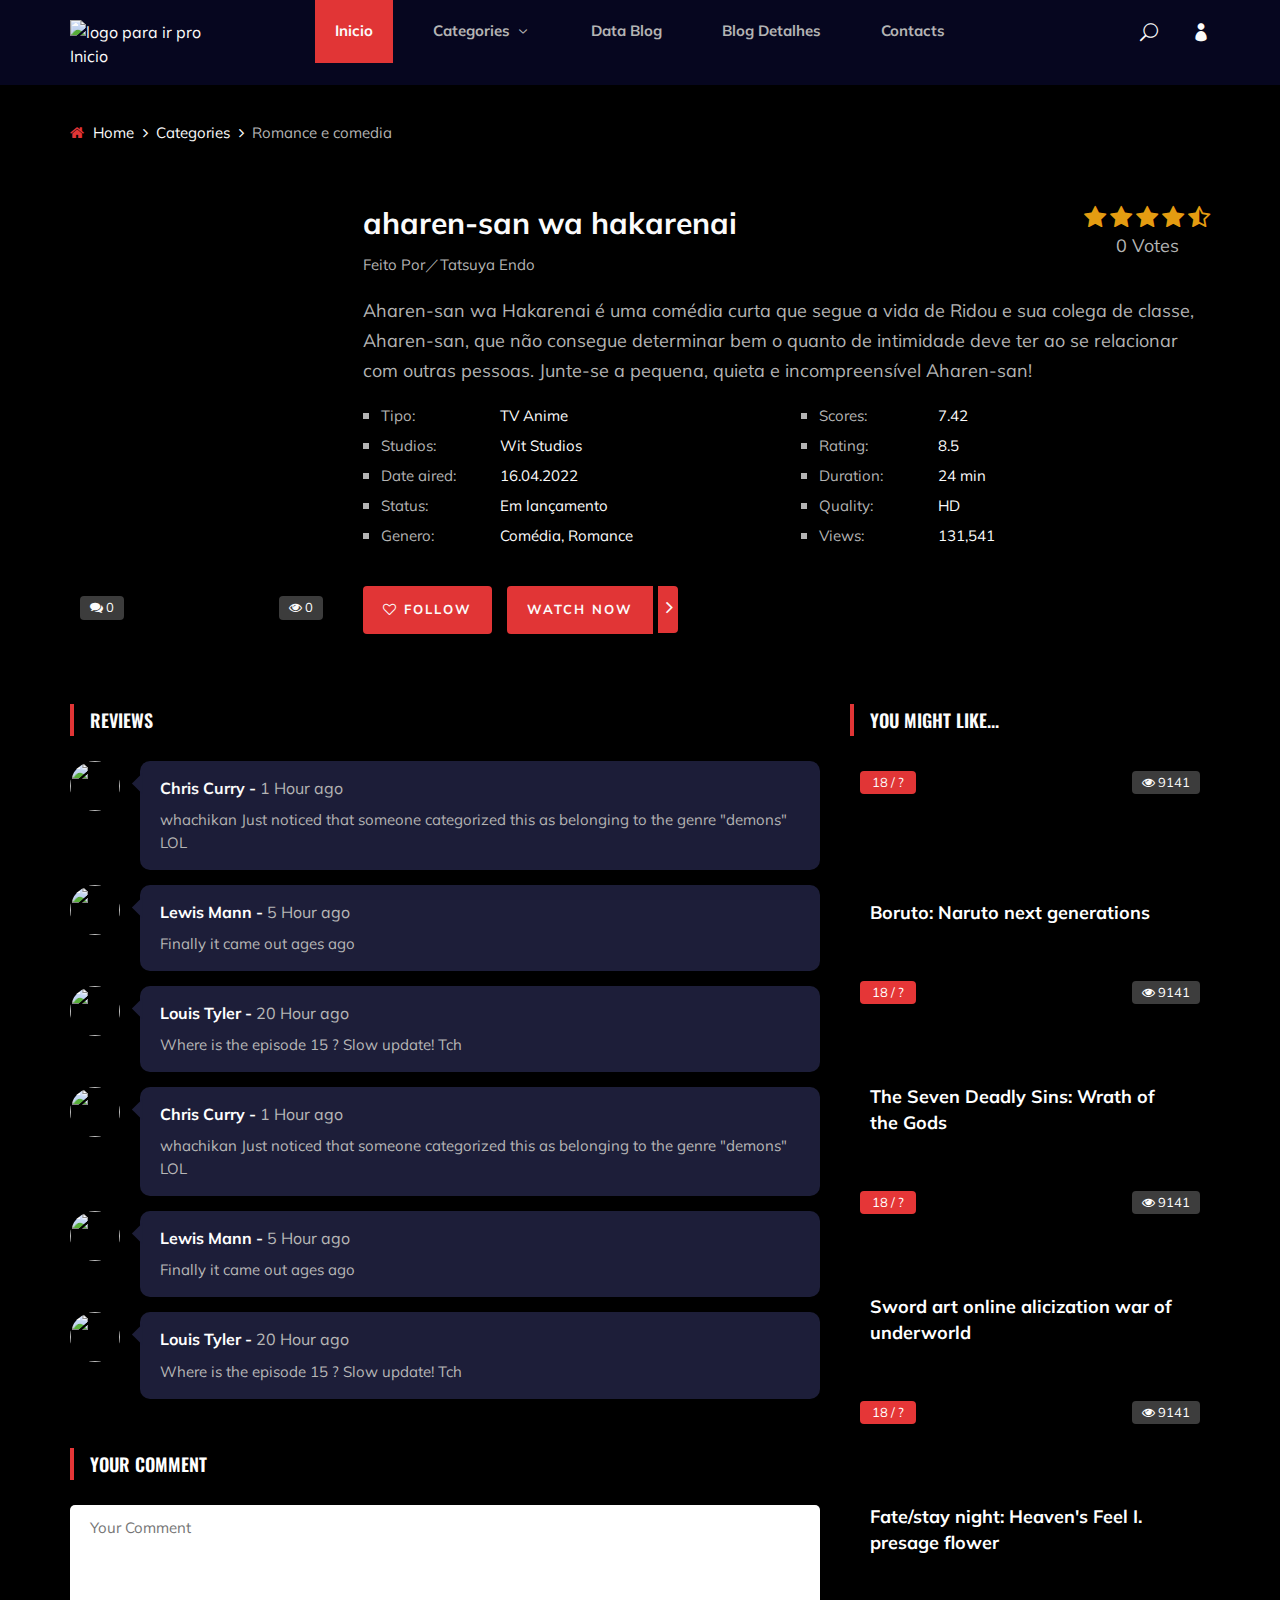
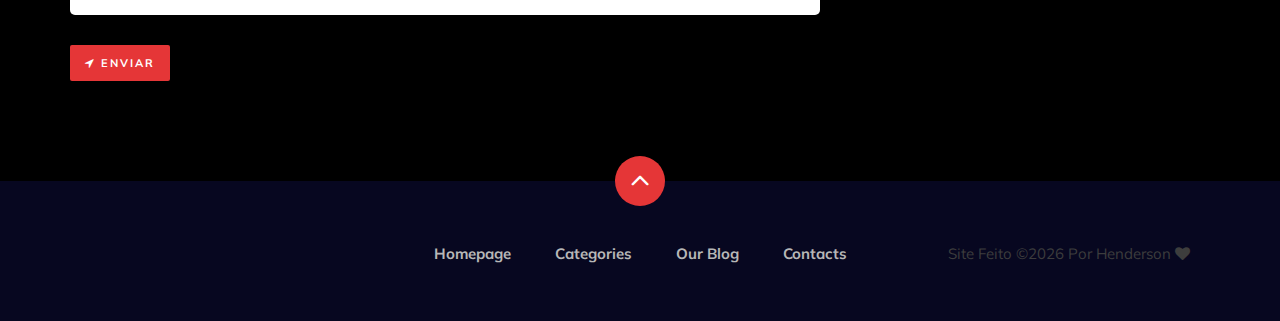
==== commit 61e7debb: "Add files via upload" ====
--- a/aharen-san.html
+++ b/aharen-san.html
@@ -30,7 +30,7 @@
     <div id="preloder">
         <div class="loader"></div>
     </div>
-
+<a href="" class="foto_usuario"></a>
     <!-- Header Section Begin -->
     <header class="header">
         <div class="container">
--- a/css/style.css
+++ b/css/style.css
@@ -2419,3 +2419,9 @@
 	text-align: center;
 	color: rgb(94, 94, 94);
 }
+.foto_usuario{
+  overflow: hidden;		
+  width: 30px;
+  height: 30px;
+  border-radius: 50%;
+}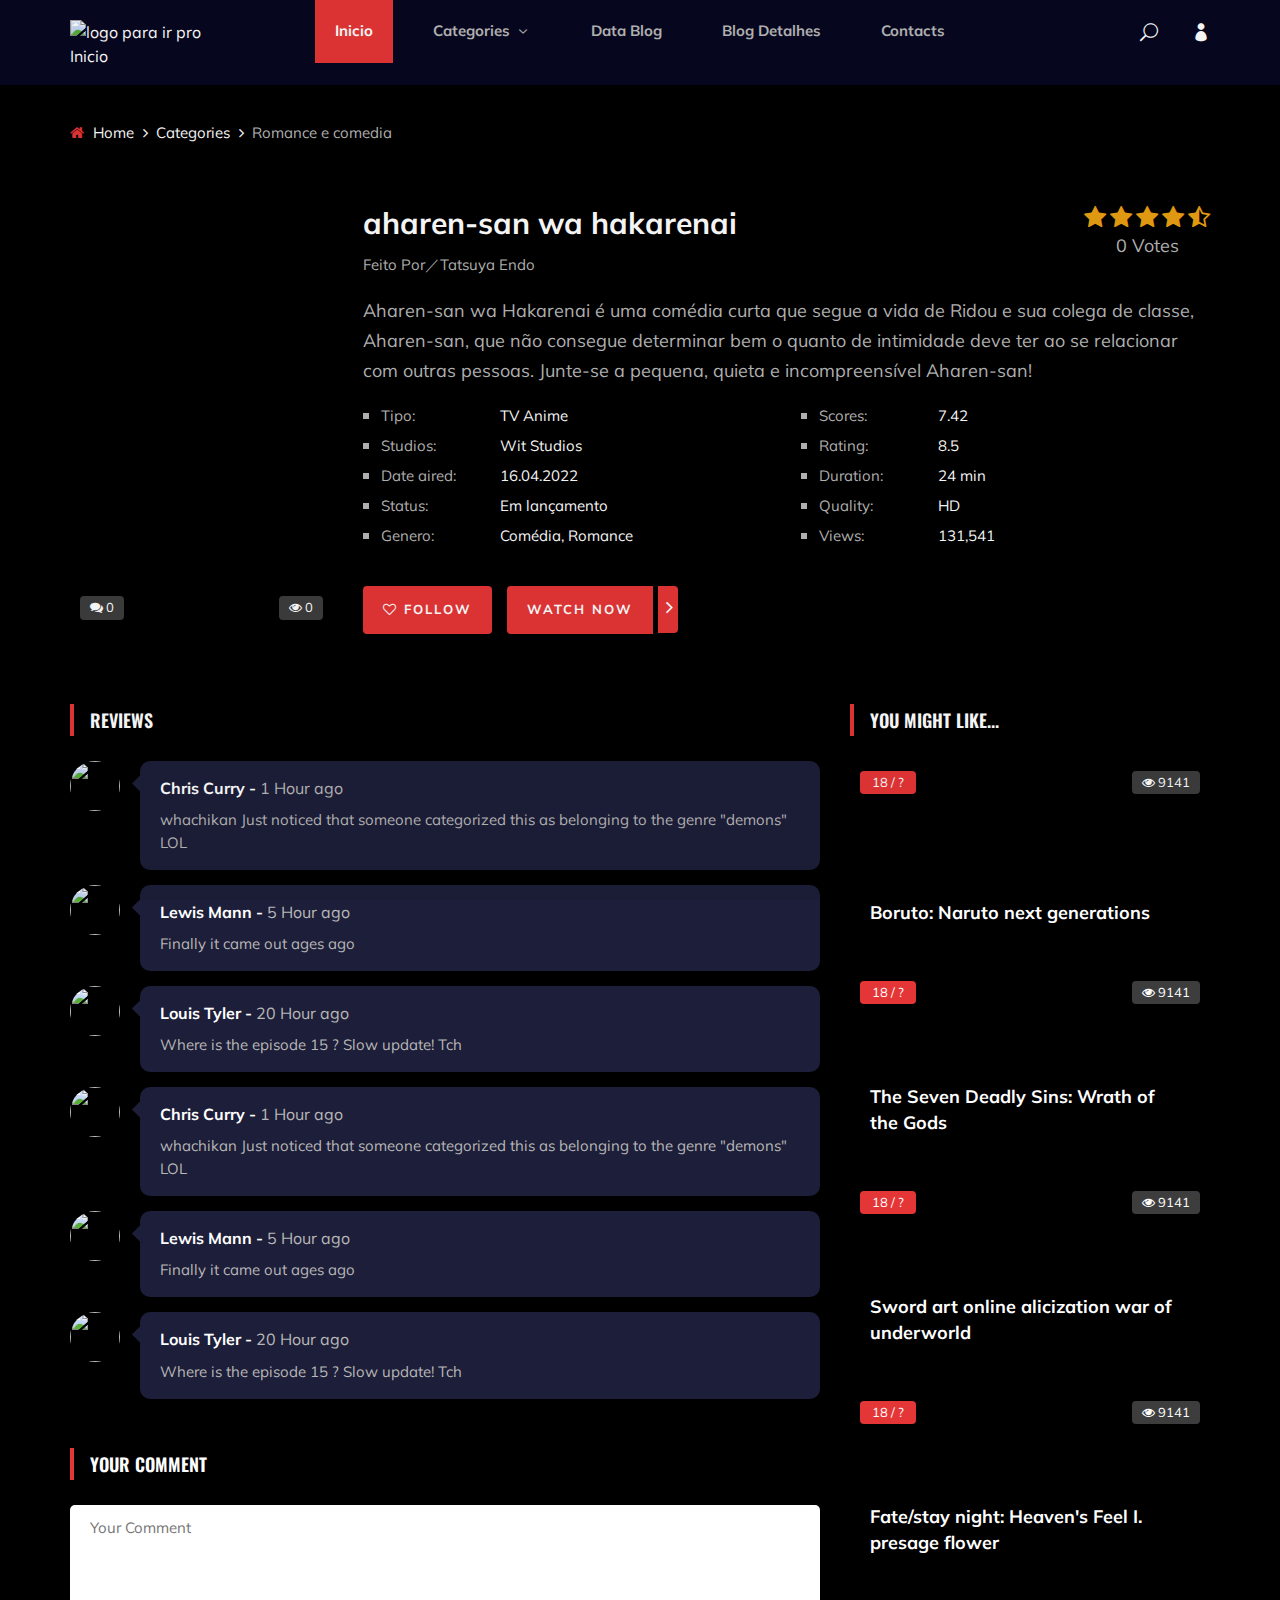
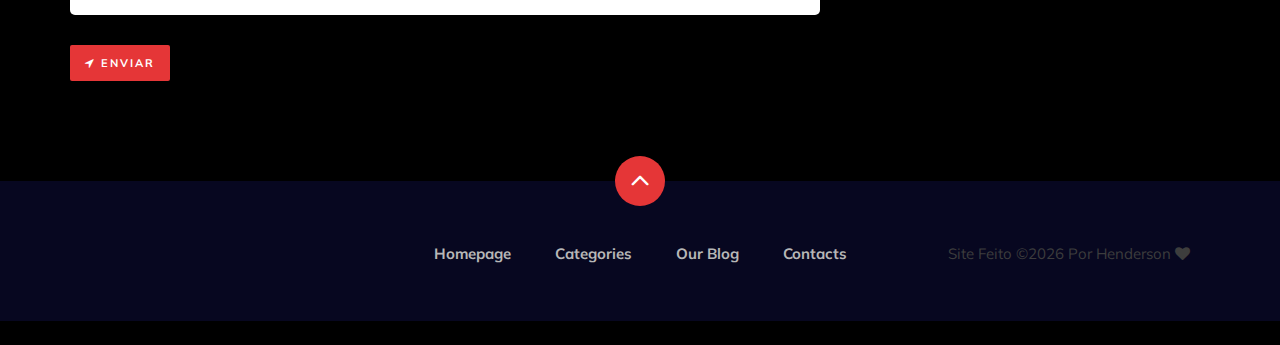
==== commit 28f5361c: "commit atualização do codigo" ====
--- a/aharen-san.html
+++ b/aharen-san.html
@@ -310,6 +310,8 @@
         <script src="js/owl.carousel.min.js"></script>
         <script src="js/main.js"></script>
 
+
+        <img src="/img/blog/blog-12.jpg" alt="">
     </body>
 
     </html>--- a/css/style.css
+++ b/css/style.css
@@ -2408,6 +2408,9 @@
 }
 #por{
  padding: 1%;
+ width: 50%;
+ background-color: transparent;
+ color: rgb(170, 170, 170);
 }
 #le{
 	color: white;
@@ -2420,8 +2423,12 @@
 	color: rgb(94, 94, 94);
 }
 .foto_usuario{
-  overflow: hidden;		
+  overflow: hidden;	
   width: 30px;
   height: 30px;
   border-radius: 50%;
+}
+option{
+	background-color: #333;
+	font-size: 12px;
 }